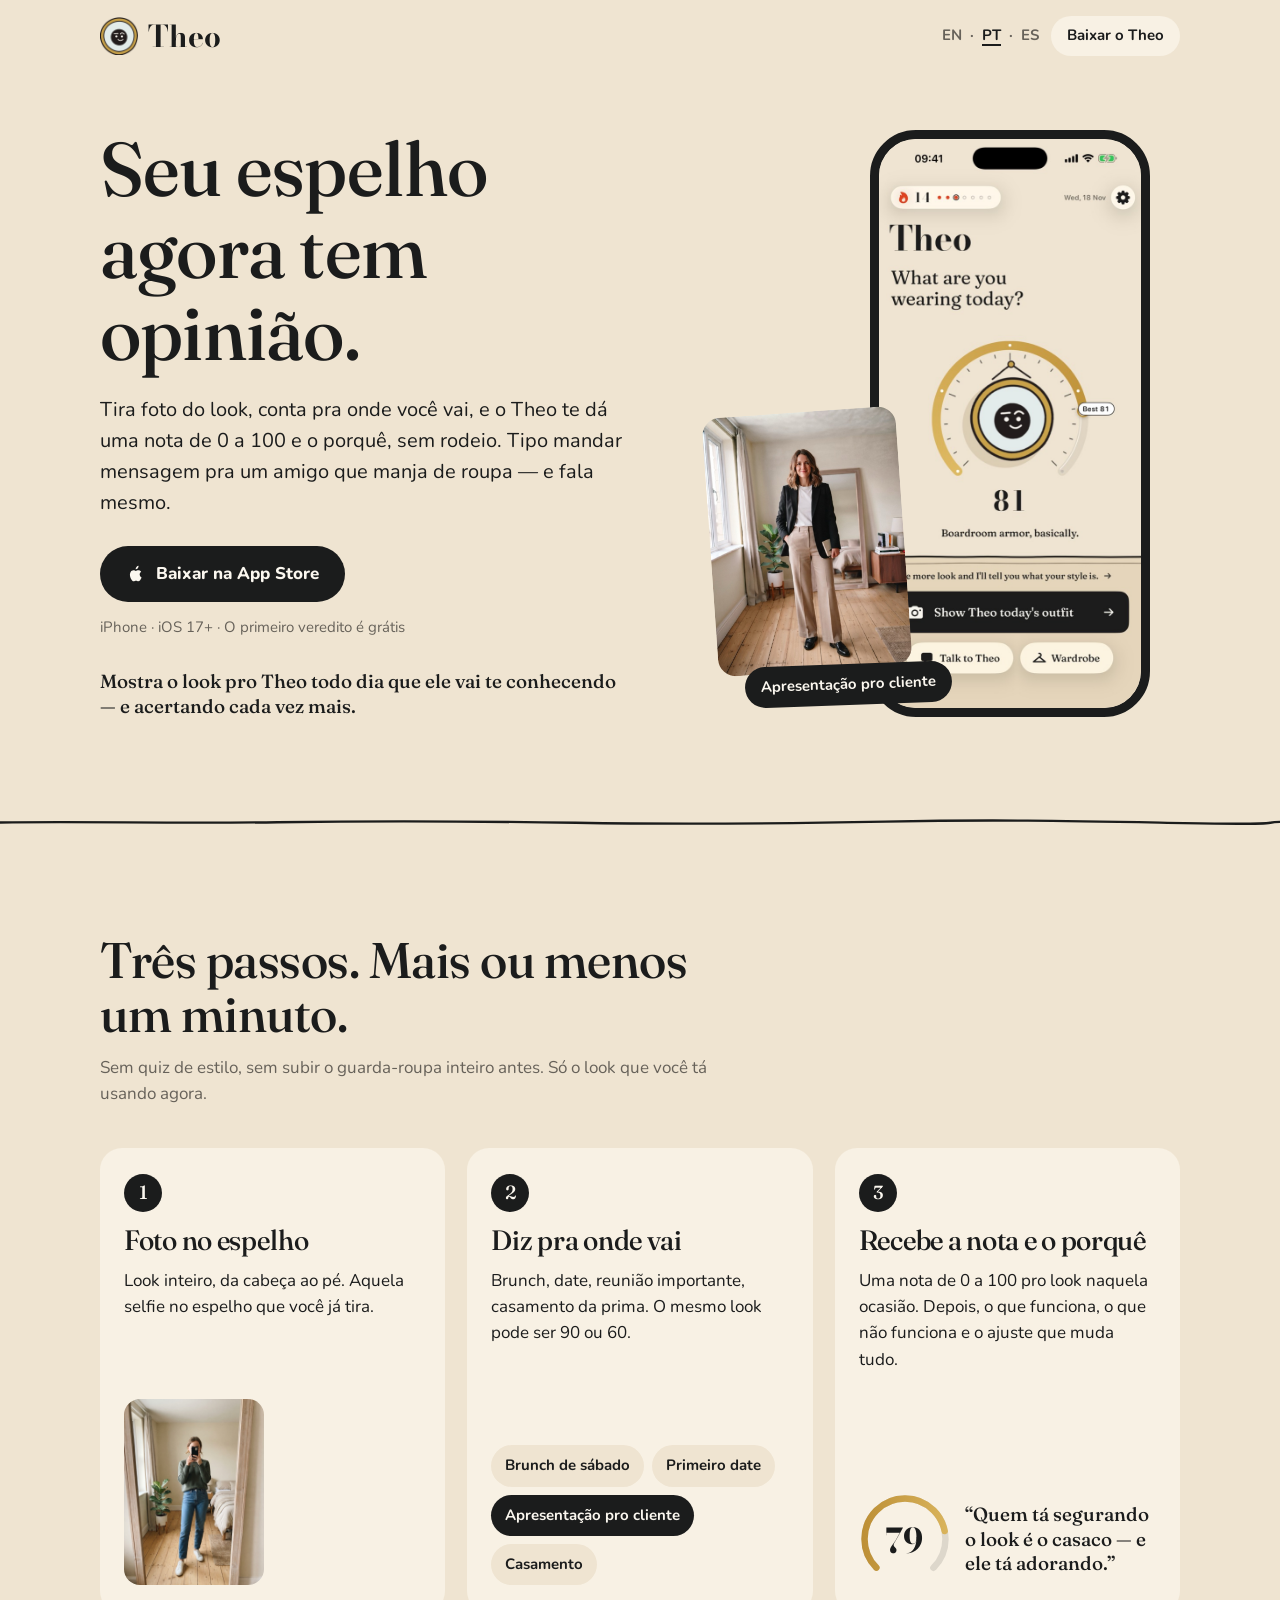
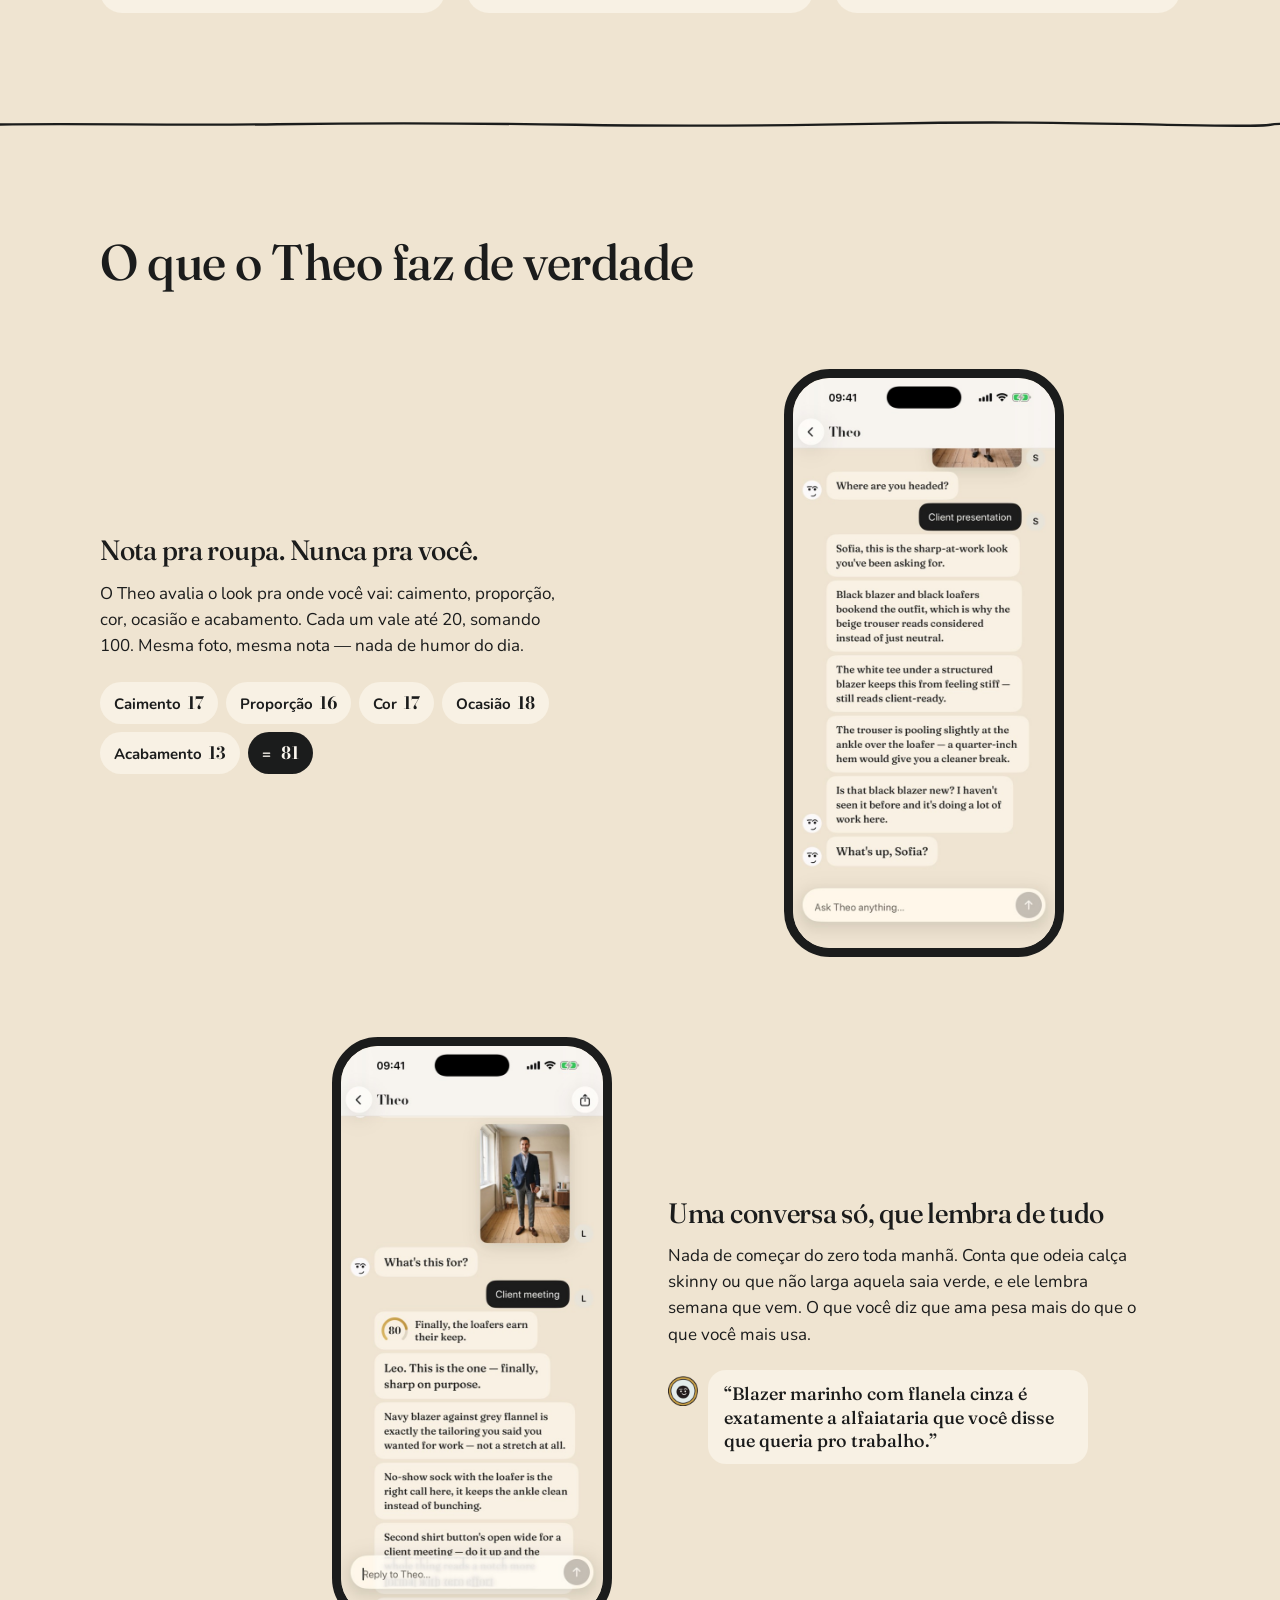
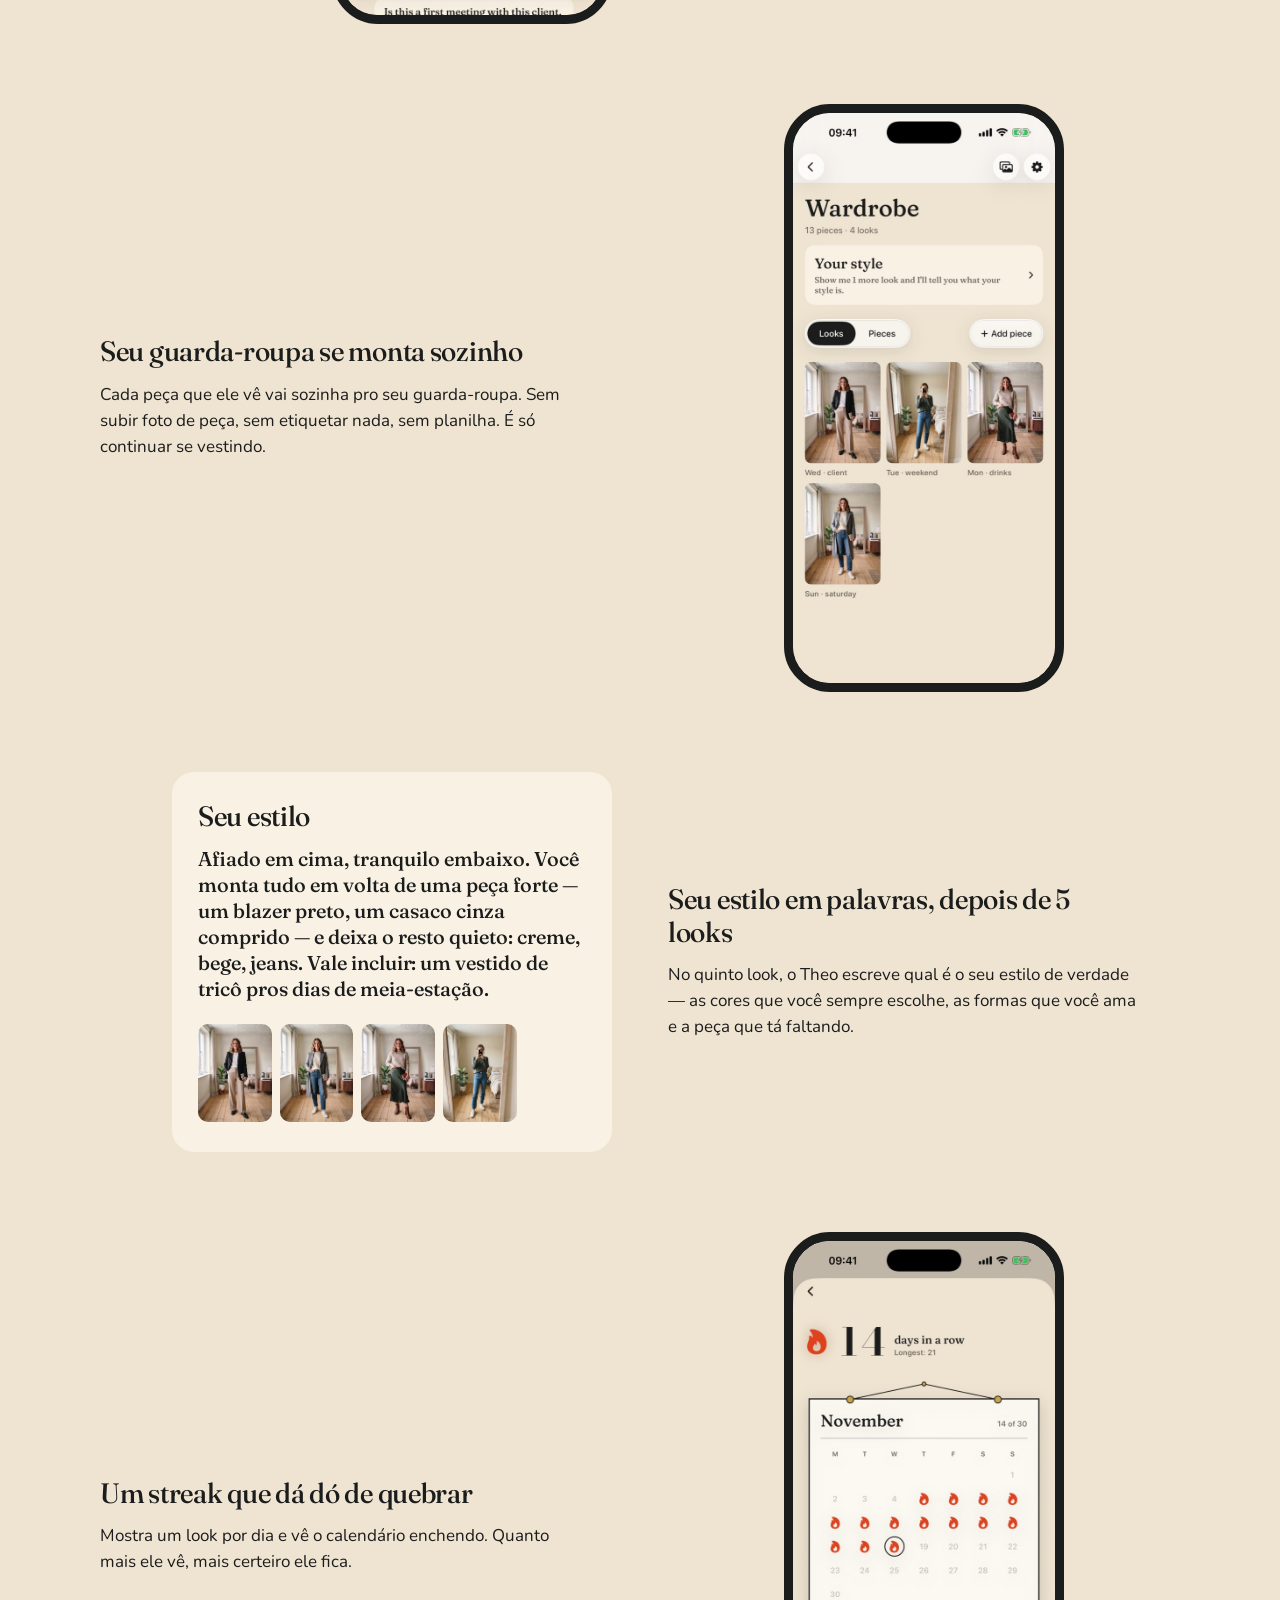
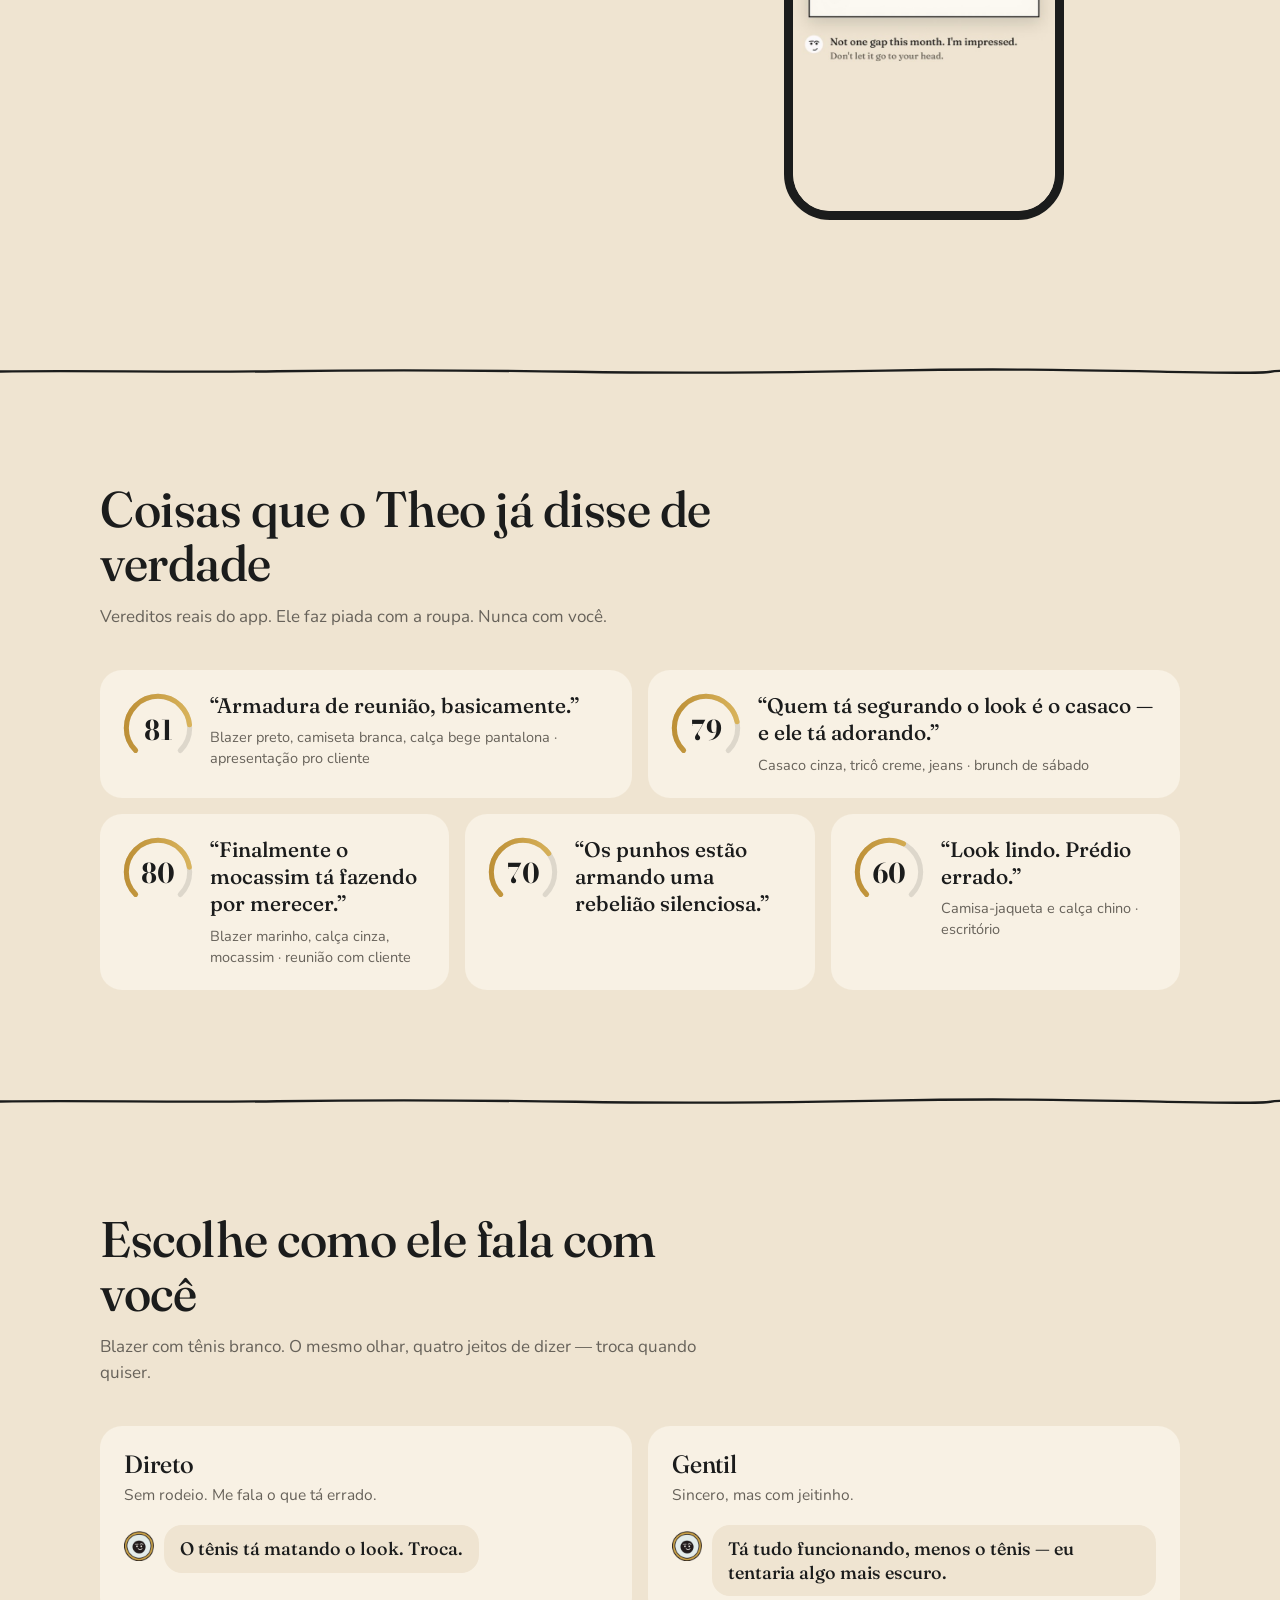
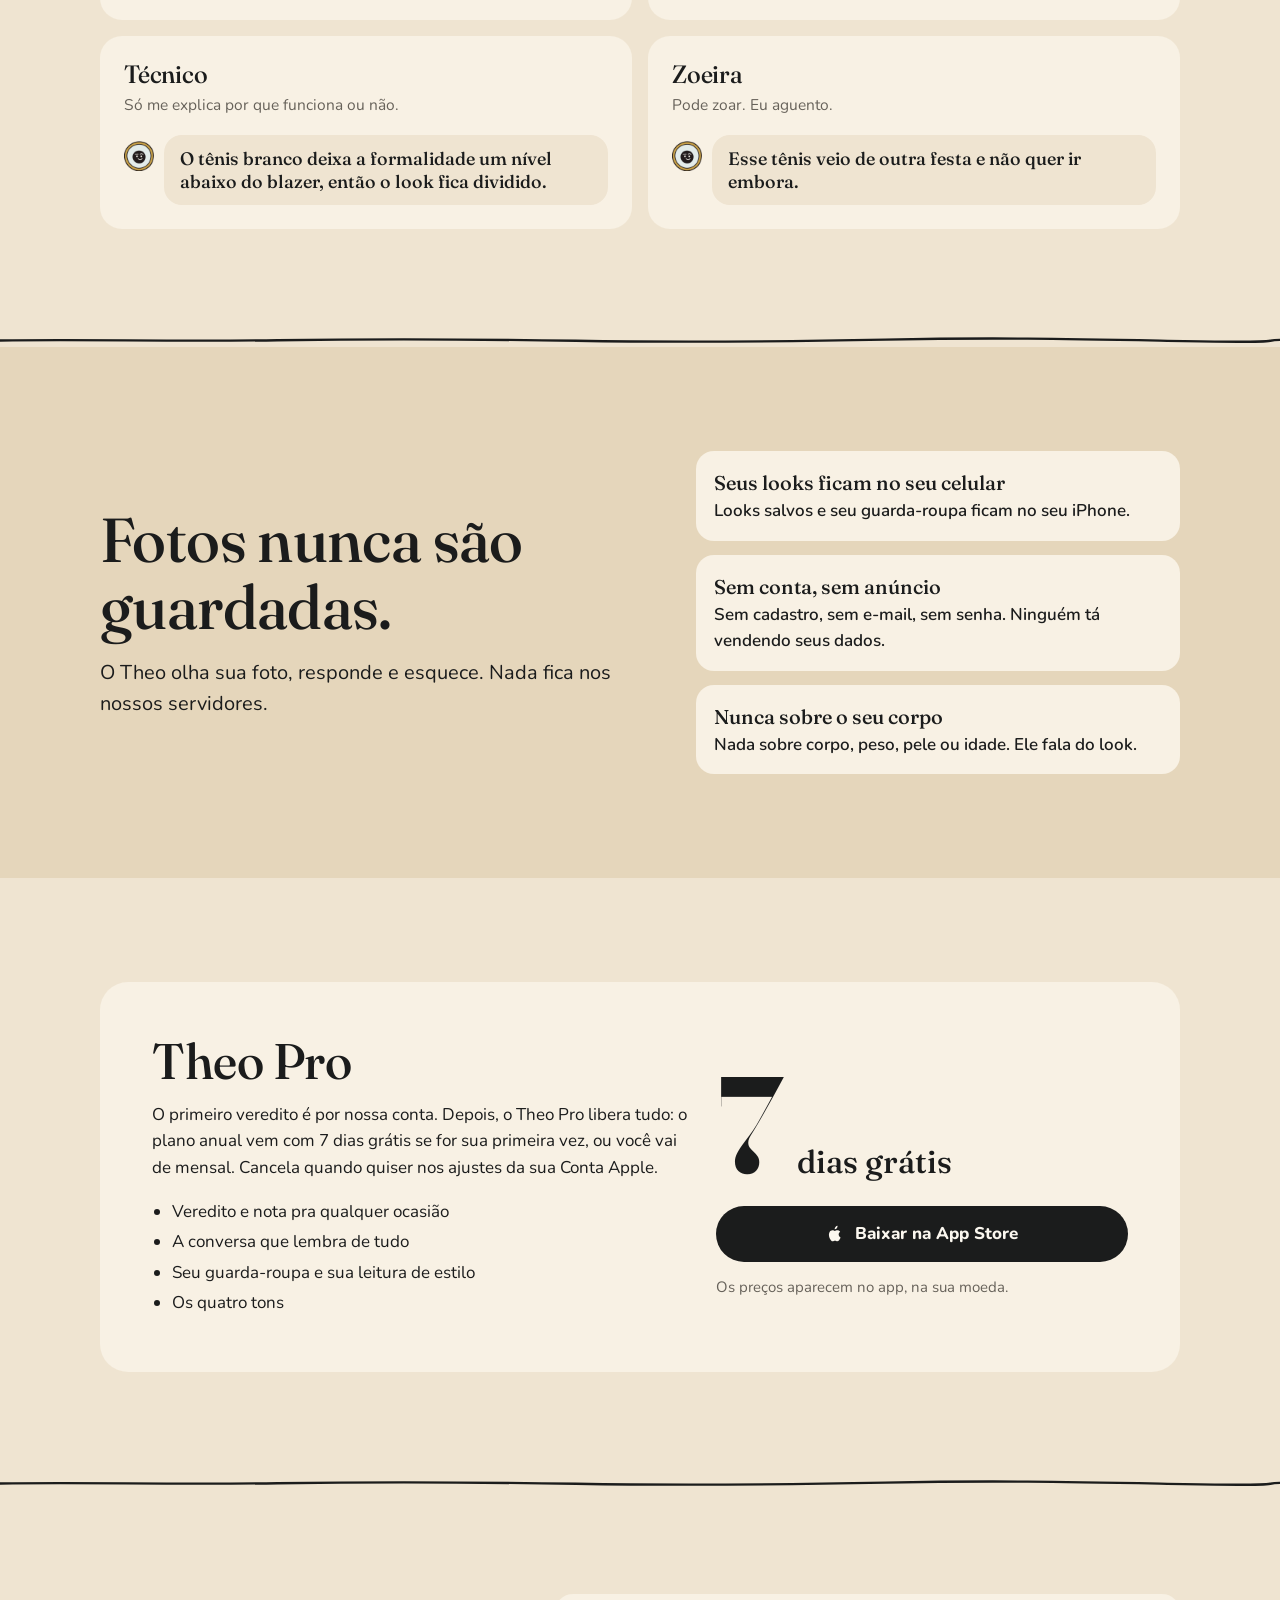
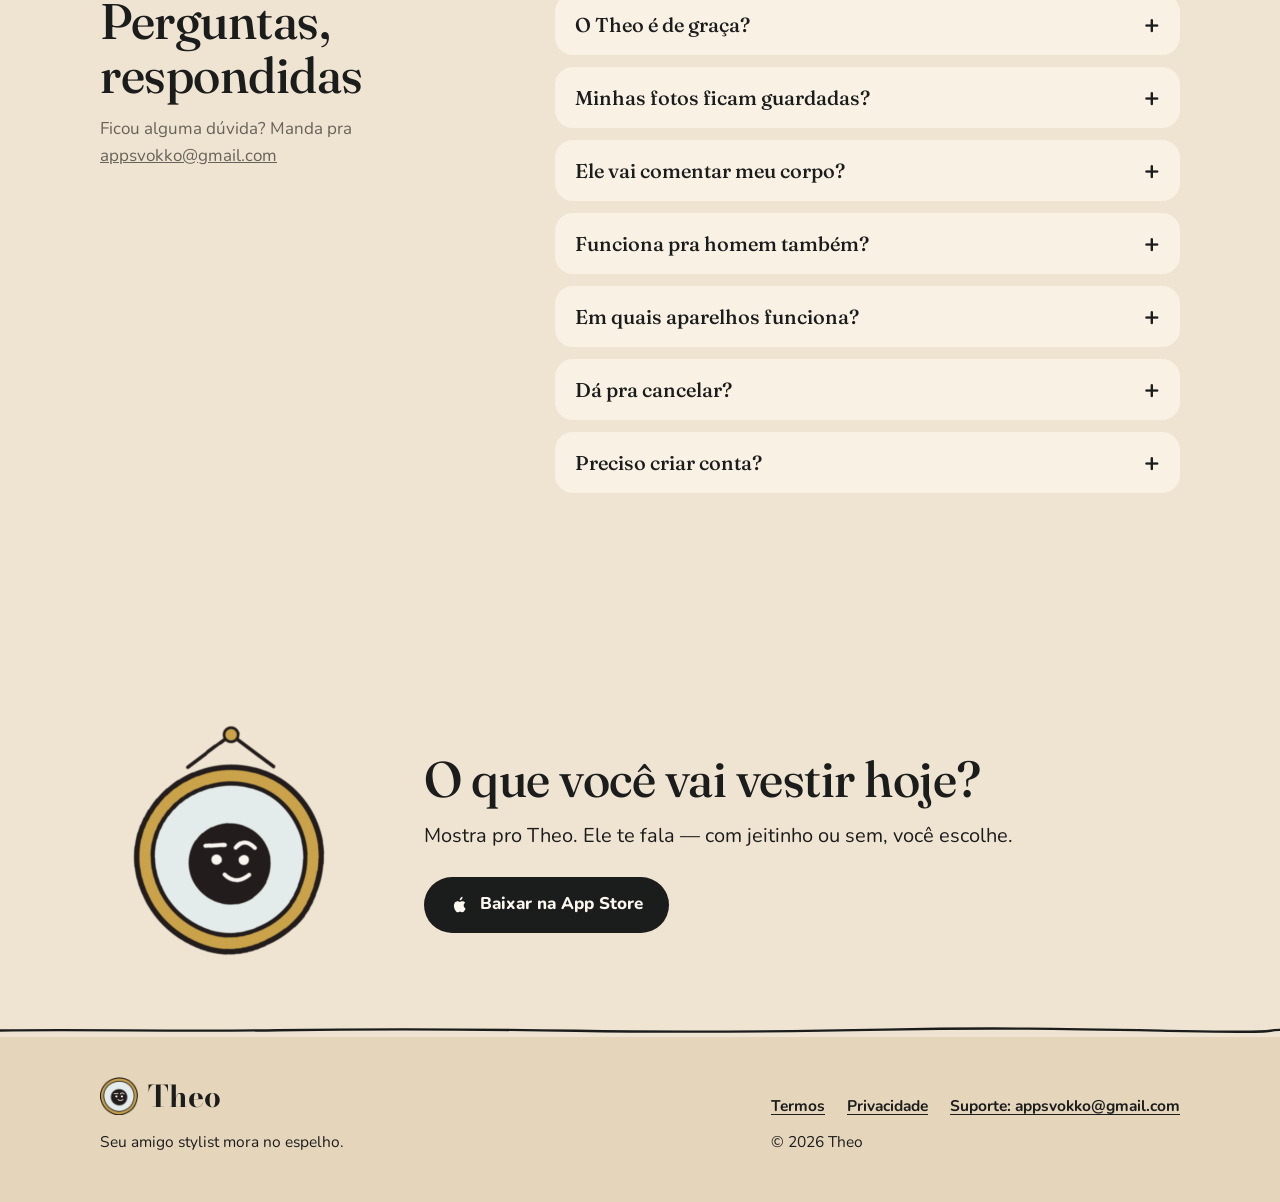
==== pt/index.html @ 152b47f1 "Site: e62d2ea do repositório do app" ====
<!doctype html>
<html lang="pt-BR">
<head>
  <meta charset="utf-8">
  <meta name="viewport" content="width=device-width, initial-scale=1">
  <title>Theo — o amigo stylist que mora no seu espelho</title>
  <meta name="description" content="Mostra o look pro Theo, diz pra onde você vai e recebe uma nota de 0 a 100 com o porquê, sem rodeio. Ele lembra do que você ama. Fotos nunca são guardadas.">
  <meta name="theme-color" content="#EFE4D1">
  <link rel="alternate" hreflang="en" href="https://raphaelbasile13.github.io/theo-site/">
  <link rel="alternate" hreflang="pt-BR" href="https://raphaelbasile13.github.io/theo-site/pt/">
  <link rel="alternate" hreflang="es-ES" href="https://raphaelbasile13.github.io/theo-site/es/">
  <link rel="alternate" hreflang="x-default" href="https://raphaelbasile13.github.io/theo-site/">
  <!-- Open Graph / prévias de link -->
  <meta property="og:type" content="website">
  <meta property="og:site_name" content="Theo">
  <meta property="og:title" content="Theo — o amigo stylist que mora no seu espelho">
  <meta property="og:description" content="Mostra o look pro Theo, diz pra onde você vai e recebe uma nota de 0 a 100 com o porquê, sem rodeio. Ele lembra do que você ama. Fotos nunca são guardadas.">
  <meta property="og:url" content="https://raphaelbasile13.github.io/theo-site/pt/">
  <meta property="og:image" content="https://raphaelbasile13.github.io/theo-site/assets/og.jpg">
  <meta property="og:image:width" content="1200">
  <meta property="og:image:height" content="630">
  <meta property="og:locale" content="pt_BR">
  <meta name="twitter:card" content="summary_large_image">
  <link rel="icon" type="image/png" href="../assets/mirror-theo.png">
  <link rel="apple-touch-icon" href="../assets/apple-touch-icon.png">
  <!-- Fontes: Fraunces (voz do Theo e títulos), Bodoni Moda (só "Theo" e números grandes), Nunito (o resto) -->
  <link rel="preconnect" href="https://fonts.googleapis.com">
  <link rel="preconnect" href="https://fonts.gstatic.com" crossorigin>
  <link rel="stylesheet" href="https://fonts.googleapis.com/css2?family=Bodoni+Moda:opsz,wght@6..96,700&family=Fraunces:opsz,wght@9..144,500&family=Nunito:wght@400;600;700;800&display=swap">
  <link rel="stylesheet" href="../styles.css">
</head>
<body>
  <a class="skip" href="#main">Pular para o conteúdo</a>

  <!-- O degradê dourado do medidor, usado por todos os medidores da página -->
  <svg width="0" height="0" style="position:absolute" aria-hidden="true" focusable="false">
    <defs><linearGradient id="gold" x1="0" y1="0" x2="1" y2="1"><stop offset="0" stop-color="#DEBA62"/><stop offset="1" stop-color="#B8892F"/></linearGradient></defs>
  </svg>

  <header class="site-header">
    <div class="wrap">
      <a class="logo" href="./" aria-label="Theo"><img src="../assets/mirror-theo.png" alt="" width="38" height="38"><span>Theo</span></a>
      <div class="header-right">
        <nav aria-label="Language">
          <ul class="langs">
          <li><a href="../" lang="en" title="English">EN</a></li>
          <li><a href="./" lang="pt-BR" title="Português (Brasil)" aria-current="page">PT</a></li>
          <li><a href="../es/" lang="es-ES" title="Español (España)">ES</a></li>
          </ul>
        </nav>
        <a class="pill header-cta" href="https://apps.apple.com/app/id6820095537">Baixar o Theo</a>
      </div>
    </div>
  </header>

  <main id="main">

    <!-- Hero -->
    <section class="hero">
      <div class="wrap">
        <div>
          <h1>Seu espelho agora tem opinião.</h1>
          <p class="lede">Tira foto do look, conta pra onde você vai, e o Theo te dá uma nota de 0 a 100 e o porquê, sem rodeio. Tipo mandar mensagem pra um amigo que manja de roupa — e fala mesmo.</p>
          <a class="btn" href="https://apps.apple.com/app/id6820095537" aria-label="Baixar o Theo na App Store"><svg viewBox="0 0 24 24" aria-hidden="true"><path d="M16.37 12.6c.02 2.6 2.28 3.47 2.3 3.48-.02.06-.36 1.24-1.19 2.45-.72 1.05-1.46 2.09-2.63 2.11-1.15.02-1.52-.68-2.83-.68-1.32 0-1.73.66-2.82.7-1.13.04-1.99-1.13-2.71-2.18-1.48-2.14-2.6-6.04-1.09-8.68.75-1.31 2.1-2.14 3.56-2.16 1.11-.02 2.16.75 2.83.75.68 0 1.95-.92 3.29-.79.56.02 2.13.23 3.14 1.7-.08.05-1.87 1.1-1.85 3.3zM14.2 4.97c.6-.73 1-1.74.89-2.75-.86.03-1.91.58-2.53 1.3-.55.64-1.04 1.67-.91 2.65.96.07 1.94-.49 2.55-1.2z"/></svg><span>Baixar na App Store</span></a>
          <p class="small-print muted">iPhone · iOS 17+ · O primeiro veredito é grátis</p>
          <p class="promise voice">Mostra o look pro Theo todo dia que ele vai te conhecendo — e acertando cada vez mais.</p>
        </div>
        <div class="stage">
          <div class="phone"><img src="../assets/sofia-home.jpg" alt="Tela inicial do Theo: um medidor dourado em volta do espelho dele marcando 81, “Boardroom armor, basically.”" width="598" height="1300" fetchpriority="high"></div>
          <img class="look" src="../assets/w2.jpg" alt="Uma mulher de blazer preto, camiseta branca e calça bege pantalona, fotografada na frente do espelho" width="612" height="820">
          <span class="occasion">Apresentação pro cliente</span>
        </div>
      </div>
    </section>

    <svg class="skirting" viewBox="0 0 1200 14" preserveAspectRatio="none" aria-hidden="true" focusable="false"><path d="M0 7.5 C 80 6.2, 160 8.6, 260 7.2 S 430 5.9, 540 7.8 S 720 8.9, 830 6.6 S 1010 6.1, 1110 8.1 S 1180 7.4, 1200 6.9"/></svg>

    <!-- Como funciona -->
    <section class="how" aria-labelledby="how-h">
      <div class="wrap">
        <div class="section-head">
          <h2 id="how-h">Três passos. Mais ou menos um minuto.</h2>
          <p class="muted">Sem quiz de estilo, sem subir o guarda-roupa inteiro antes. Só o look que você tá usando agora.</p>
        </div>
        <ol class="steps">
          <li class="step">
            <span class="step-num" aria-hidden="true">1</span>
            <h3>Foto no espelho</h3>
            <p>Look inteiro, da cabeça ao pé. Aquela selfie no espelho que você já tira.</p>
            <div class="step-visual"><img src="../assets/w4.jpg" alt="Uma selfie no espelho: tricô verde, jeans reto e tênis branco" width="612" height="820" loading="lazy"></div>
          </li>
          <li class="step">
            <span class="step-num" aria-hidden="true">2</span>
            <h3>Diz pra onde vai</h3>
            <p>Brunch, date, reunião importante, casamento da prima. O mesmo look pode ser 90 ou 60.</p>
            <div class="step-visual"><div class="chips"><span class="chip">Brunch de sábado</span><span class="chip">Primeiro date</span><span class="chip is-on">Apresentação pro cliente</span><span class="chip">Casamento</span></div></div>
          </li>
          <li class="step">
            <span class="step-num" aria-hidden="true">3</span>
            <h3>Recebe a nota e o porquê</h3>
            <p>Uma nota de 0 a 100 pro look naquela ocasião. Depois, o que funciona, o que não funciona e o ajuste que muda tudo.</p>
            <div class="step-visual"><div class="mini-verdict"><div class="gauge " role="img" aria-label="79/100"><svg viewBox="0 0 100 100" aria-hidden="true"><circle class="track" cx="50" cy="50" r="44"/><circle class="value" cx="50" cy="50" r="44" stroke-dasharray="163.81 276.46"/></svg><b aria-hidden="true">79</b></div><p class="voice">“Quem tá segurando o look é o casaco — e ele tá adorando.”</p></div></div>
          </li>
        </ol>
      </div>
    </section>

    <svg class="skirting" viewBox="0 0 1200 14" preserveAspectRatio="none" aria-hidden="true" focusable="false"><path d="M0 7.5 C 80 6.2, 160 8.6, 260 7.2 S 430 5.9, 540 7.8 S 720 8.9, 830 6.6 S 1010 6.1, 1110 8.1 S 1180 7.4, 1200 6.9"/></svg>

    <!-- O que o Theo faz -->
    <section class="features" aria-labelledby="feat-h">
      <div class="wrap">
        <div class="section-head"><h2 id="feat-h">O que o Theo faz de verdade</h2></div>

        <article class="feature">
          <div class="copy">
            <h3>Nota pra roupa. Nunca pra você.</h3>
            <p>O Theo avalia o look pra onde você vai: caimento, proporção, cor, ocasião e acabamento. Cada um vale até 20, somando 100. Mesma foto, mesma nota — nada de humor do dia.</p>
            <ul class="criteria"><li>Caimento<span>17</span></li><li>Proporção<span>16</span></li><li>Cor<span>17</span></li><li>Ocasião<span>18</span></li><li>Acabamento<span>13</span></li><li class="total">= <span>81</span></li></ul>
          </div>
          <div class="media"><div class="phone"><img src="../assets/sofia-conversation.jpg" alt="Veredito do Theo na conversa, em inglês: ele diz à Sofia que esse é o look afiado de trabalho que ela pedia, com comentários específicos sobre o blazer, a camiseta e a calça" width="598" height="1300" loading="lazy"></div></div>
        </article>

        <article class="feature flip">
          <div class="copy">
            <h3>Uma conversa só, que lembra de tudo</h3>
            <p>Nada de começar do zero toda manhã. Conta que odeia calça skinny ou que não larga aquela saia verde, e ele lembra semana que vem. O que você diz que ama pesa mais do que o que você mais usa.</p>
            <div class="bubble callout"><img src="../assets/mirror-theo.png" alt="" width="30" height="30" loading="lazy"><p class="voice">“Blazer marinho com flanela cinza é exatamente a alfaiataria que você disse que queria pro trabalho.”</p></div>
          </div>
          <div class="media"><div class="phone"><img src="../assets/leo-verdict-photo.jpg" alt="Uma conversa em que o Theo nota que o blazer marinho é exatamente a alfaiataria que a pessoa disse que queria pro trabalho" width="598" height="1300" loading="lazy"></div></div>
        </article>

        <article class="feature">
          <div class="copy">
            <h3>Seu guarda-roupa se monta sozinho</h3>
            <p>Cada peça que ele vê vai sozinha pro seu guarda-roupa. Sem subir foto de peça, sem etiquetar nada, sem planilha. É só continuar se vestindo.</p>
          </div>
          <div class="media"><div class="phone"><img src="../assets/sofia-wardrobe.jpg" alt="A tela de guarda-roupa com quatro looks salvos: cliente, fim de semana, drinks e sábado" width="598" height="1300" loading="lazy"></div></div>
        </article>

        <article class="feature flip">
          <div class="copy">
            <h3>Seu estilo em palavras, depois de 5 looks</h3>
            <p>No quinto look, o Theo escreve qual é o seu estilo de verdade — as cores que você sempre escolhe, as formas que você ama e a peça que tá faltando.</p>
          </div>
          <div class="media">
            <div class="style-read">
              <h3>Seu estilo</h3>
              <p class="voice">Afiado em cima, tranquilo embaixo. Você monta tudo em volta de uma peça forte — um blazer preto, um casaco cinza comprido — e deixa o resto quieto: creme, bege, jeans. Vale incluir: um vestido de tricô pros dias de meia-estação.</p>
              <div class="looks" role="img" aria-label="Quatro dos looks por trás dessa leitura de estilo">
                <img src="../assets/w2.jpg" alt="" width="612" height="820" loading="lazy">
                <img src="../assets/w1.jpg" alt="" width="612" height="820" loading="lazy">
                <img src="../assets/w3.jpg" alt="" width="612" height="820" loading="lazy">
                <img src="../assets/w4.jpg" alt="" width="612" height="820" loading="lazy">
              </div>
            </div>
          </div>
        </article>

        <article class="feature">
          <div class="copy">
            <h3>Um streak que dá dó de quebrar</h3>
            <p>Mostra um look por dia e vê o calendário enchendo. Quanto mais ele vê, mais certeiro ele fica.</p>
          </div>
          <div class="media"><div class="phone"><img src="../assets/sofia-streak.jpg" alt="A tela do streak: 14 dias seguidos num calendário de papel de novembro" width="598" height="1300" loading="lazy"></div></div>
        </article>
      </div>
    </section>

    <svg class="skirting" viewBox="0 0 1200 14" preserveAspectRatio="none" aria-hidden="true" focusable="false"><path d="M0 7.5 C 80 6.2, 160 8.6, 260 7.2 S 430 5.9, 540 7.8 S 720 8.9, 830 6.6 S 1010 6.1, 1110 8.1 S 1180 7.4, 1200 6.9"/></svg>

    <!-- Frases reais do app -->
    <section class="said" aria-labelledby="said-h">
      <div class="wrap">
        <div class="section-head">
          <h2 id="said-h">Coisas que o Theo já disse de verdade</h2>
          <p class="muted">Vereditos reais do app. Ele faz piada com a roupa. Nunca com você.</p>
        </div>
        <ul class="quotes">
        <li class="quote">
          <div class="gauge sm" role="img" aria-label="81/100"><svg viewBox="0 0 100 100" aria-hidden="true"><circle class="track" cx="50" cy="50" r="44"/><circle class="value" cx="50" cy="50" r="44" stroke-dasharray="167.95 276.46"/></svg><b aria-hidden="true">81</b></div>
          <div><p class="voice">“Armadura de reunião, basicamente.”</p><small>Blazer preto, camiseta branca, calça bege pantalona · apresentação pro cliente</small></div>
        </li>
        <li class="quote">
          <div class="gauge sm" role="img" aria-label="79/100"><svg viewBox="0 0 100 100" aria-hidden="true"><circle class="track" cx="50" cy="50" r="44"/><circle class="value" cx="50" cy="50" r="44" stroke-dasharray="163.81 276.46"/></svg><b aria-hidden="true">79</b></div>
          <div><p class="voice">“Quem tá segurando o look é o casaco — e ele tá adorando.”</p><small>Casaco cinza, tricô creme, jeans · brunch de sábado</small></div>
        </li>
        <li class="quote">
          <div class="gauge sm" role="img" aria-label="80/100"><svg viewBox="0 0 100 100" aria-hidden="true"><circle class="track" cx="50" cy="50" r="44"/><circle class="value" cx="50" cy="50" r="44" stroke-dasharray="165.88 276.46"/></svg><b aria-hidden="true">80</b></div>
          <div><p class="voice">“Finalmente o mocassim tá fazendo por merecer.”</p><small>Blazer marinho, calça cinza, mocassim · reunião com cliente</small></div>
        </li>
        <li class="quote">
          <div class="gauge sm" role="img" aria-label="70/100"><svg viewBox="0 0 100 100" aria-hidden="true"><circle class="track" cx="50" cy="50" r="44"/><circle class="value" cx="50" cy="50" r="44" stroke-dasharray="145.15 276.46"/></svg><b aria-hidden="true">70</b></div>
          <div><p class="voice">“Os punhos estão armando uma rebelião silenciosa.”</p></div>
        </li>
        <li class="quote">
          <div class="gauge sm" role="img" aria-label="60/100"><svg viewBox="0 0 100 100" aria-hidden="true"><circle class="track" cx="50" cy="50" r="44"/><circle class="value" cx="50" cy="50" r="44" stroke-dasharray="124.41 276.46"/></svg><b aria-hidden="true">60</b></div>
          <div><p class="voice">“Look lindo. Prédio errado.”</p><small>Camisa-jaqueta e calça chino · escritório</small></div>
        </li>
        </ul>
      </div>
    </section>

    <svg class="skirting" viewBox="0 0 1200 14" preserveAspectRatio="none" aria-hidden="true" focusable="false"><path d="M0 7.5 C 80 6.2, 160 8.6, 260 7.2 S 430 5.9, 540 7.8 S 720 8.9, 830 6.6 S 1010 6.1, 1110 8.1 S 1180 7.4, 1200 6.9"/></svg>

    <!-- Tons -->
    <section class="tones-section" aria-labelledby="tones-h">
      <div class="wrap">
        <div class="section-head">
          <h2 id="tones-h">Escolhe como ele fala com você</h2>
          <p class="muted">Blazer com tênis branco. O mesmo olhar, quatro jeitos de dizer — troca quando quiser.</p>
        </div>
        <ul class="tones">
        <li class="tone">
          <h3>Direto</h3>
          <p class="muted">Sem rodeio. Me fala o que tá errado.</p>
          <div class="bubble"><img src="../assets/mirror-theo.png" alt="" width="34" height="34" loading="lazy"><p class="voice">O tênis tá matando o look. Troca.</p></div>
        </li>
        <li class="tone">
          <h3>Gentil</h3>
          <p class="muted">Sincero, mas com jeitinho.</p>
          <div class="bubble"><img src="../assets/mirror-theo.png" alt="" width="34" height="34" loading="lazy"><p class="voice">Tá tudo funcionando, menos o tênis — eu tentaria algo mais escuro.</p></div>
        </li>
        <li class="tone">
          <h3>Técnico</h3>
          <p class="muted">Só me explica por que funciona ou não.</p>
          <div class="bubble"><img src="../assets/mirror-theo.png" alt="" width="34" height="34" loading="lazy"><p class="voice">O tênis branco deixa a formalidade um nível abaixo do blazer, então o look fica dividido.</p></div>
        </li>
        <li class="tone">
          <h3>Zoeira</h3>
          <p class="muted">Pode zoar. Eu aguento.</p>
          <div class="bubble"><img src="../assets/mirror-theo.png" alt="" width="34" height="34" loading="lazy"><p class="voice">Esse tênis veio de outra festa e não quer ir embora.</p></div>
        </li>
        </ul>
      </div>
    </section>

    <svg class="skirting" viewBox="0 0 1200 14" preserveAspectRatio="none" aria-hidden="true" focusable="false"><path d="M0 7.5 C 80 6.2, 160 8.6, 260 7.2 S 430 5.9, 540 7.8 S 720 8.9, 830 6.6 S 1010 6.1, 1110 8.1 S 1180 7.4, 1200 6.9"/></svg>

    <!-- Privacidade (na faixa de baixo) -->
    <section class="privacy band" aria-labelledby="privacy-h">
      <div class="wrap">
        <div>
          <h2 id="privacy-h" class="never-stored">Fotos nunca são guardadas.</h2>
          <p class="lede" style="margin-top:16px">O Theo olha sua foto, responde e esquece. Nada fica nos nossos servidores.</p>
        </div>
        <ul class="facts">
          <li><strong>Seus looks ficam no seu celular</strong>Looks salvos e seu guarda-roupa ficam no seu iPhone.</li>
          <li><strong>Sem conta, sem anúncio</strong>Sem cadastro, sem e-mail, sem senha. Ninguém tá vendendo seus dados.</li>
          <li><strong>Nunca sobre o seu corpo</strong>Nada sobre corpo, peso, pele ou idade. Ele fala do look.</li>
        </ul>
      </div>
    </section>

    <!-- Assinatura (sem preços: o preço só vem da loja) -->
    <section class="pricing" aria-labelledby="pro-h">
      <div class="wrap">
        <div class="pro">
          <div>
            <h2 id="pro-h">Theo Pro</h2>
            <p>O primeiro veredito é por nossa conta. Depois, o Theo Pro libera tudo: o plano anual vem com 7 dias grátis se for sua primeira vez, ou você vai de mensal. Cancela quando quiser nos ajustes da sua Conta Apple.</p>
            <ul><li>Veredito e nota pra qualquer ocasião</li><li>A conversa que lembra de tudo</li><li>Seu guarda-roupa e sua leitura de estilo</li><li>Os quatro tons</li></ul>
          </div>
          <div>
            <p class="big-seven"><b>7</b><span>dias grátis</span></p>
            <div style="margin-top:22px"><a class="btn" href="https://apps.apple.com/app/id6820095537" aria-label="Baixar o Theo na App Store"><svg viewBox="0 0 24 24" aria-hidden="true"><path d="M16.37 12.6c.02 2.6 2.28 3.47 2.3 3.48-.02.06-.36 1.24-1.19 2.45-.72 1.05-1.46 2.09-2.63 2.11-1.15.02-1.52-.68-2.83-.68-1.32 0-1.73.66-2.82.7-1.13.04-1.99-1.13-2.71-2.18-1.48-2.14-2.6-6.04-1.09-8.68.75-1.31 2.1-2.14 3.56-2.16 1.11-.02 2.16.75 2.83.75.68 0 1.95-.92 3.29-.79.56.02 2.13.23 3.14 1.7-.08.05-1.87 1.1-1.85 3.3zM14.2 4.97c.6-.73 1-1.74.89-2.75-.86.03-1.91.58-2.53 1.3-.55.64-1.04 1.67-.91 2.65.96.07 1.94-.49 2.55-1.2z"/></svg><span>Baixar na App Store</span></a></div>
            <p class="small-print muted">Os preços aparecem no app, na sua moeda.</p>
          </div>
        </div>
      </div>
    </section>

    <svg class="skirting" viewBox="0 0 1200 14" preserveAspectRatio="none" aria-hidden="true" focusable="false"><path d="M0 7.5 C 80 6.2, 160 8.6, 260 7.2 S 430 5.9, 540 7.8 S 720 8.9, 830 6.6 S 1010 6.1, 1110 8.1 S 1180 7.4, 1200 6.9"/></svg>

    <!-- Perguntas frequentes -->
    <section class="faq" aria-labelledby="faq-h">
      <div class="wrap">
        <div>
          <h2 id="faq-h">Perguntas, respondidas</h2>
          <p class="muted" style="margin-top:14px">Ficou alguma dúvida? Manda pra <a href="mailto:appsvokko@gmail.com">appsvokko@gmail.com</a></p>
        </div>
        <div class="faq-list">
          <details>
            <summary>O Theo é de graça?</summary>
            <p>O primeiro veredito é grátis. Depois, é o Theo Pro: anual, com 7 dias grátis se for sua primeira vez, ou mensal. Você vê o preço certinho no app antes de pagar qualquer coisa.</p>
          </details>
          <details>
            <summary>Minhas fotos ficam guardadas?</summary>
            <p>Não. Sua foto vai pro Theo ler e nunca fica guardada nos nossos servidores. Os looks que você salva ficam no seu celular.</p>
          </details>
          <details>
            <summary>Ele vai comentar meu corpo?</summary>
            <p>Nunca. Nada de corpo, peso, pele ou idade. Ele fala do look: a roupa, como as peças conversam e se combinam com a ocasião. Rosto e cabelo só entram como parte do styling.</p>
          </details>
          <details>
            <summary>Funciona pra homem também?</summary>
            <p>Funciona. O Theo veste qualquer pessoa — terno, tênis e aquela camisa-jaqueta que sempre aparece no escritório.</p>
          </details>
          <details>
            <summary>Em quais aparelhos funciona?</summary>
            <p>iPhone, com iOS 17 ou mais novo. O Theo é pra quem tem 16 anos ou mais.</p>
          </details>
          <details>
            <summary>Dá pra cancelar?</summary>
            <p>Quando quiser, nas assinaturas da sua Conta Apple. Cancela pelo menos um dia antes da semana grátis acabar e você não paga nada.</p>
          </details>
          <details>
            <summary>Preciso criar conta?</summary>
            <p>Não. Sem cadastro, sem e-mail, sem senha. Abre o app e mostra o look.</p>
          </details>
        </div>
      </div>
    </section>

    <!-- Chamada final -->
    <section class="final" aria-labelledby="final-h">
      <div class="wrap">
        <img class="mirror" src="../assets/mirror-hanging.png" alt="Theo: um rosto sorrindo dentro de um espelho redondo dourado" width="480" height="520" loading="lazy">
        <div>
          <h2 id="final-h">O que você vai vestir hoje?</h2>
          <p class="lede">Mostra pro Theo. Ele te fala — com jeitinho ou sem, você escolhe.</p>
          <a class="btn" href="https://apps.apple.com/app/id6820095537" aria-label="Baixar o Theo na App Store"><svg viewBox="0 0 24 24" aria-hidden="true"><path d="M16.37 12.6c.02 2.6 2.28 3.47 2.3 3.48-.02.06-.36 1.24-1.19 2.45-.72 1.05-1.46 2.09-2.63 2.11-1.15.02-1.52-.68-2.83-.68-1.32 0-1.73.66-2.82.7-1.13.04-1.99-1.13-2.71-2.18-1.48-2.14-2.6-6.04-1.09-8.68.75-1.31 2.1-2.14 3.56-2.16 1.11-.02 2.16.75 2.83.75.68 0 1.95-.92 3.29-.79.56.02 2.13.23 3.14 1.7-.08.05-1.87 1.1-1.85 3.3zM14.2 4.97c.6-.73 1-1.74.89-2.75-.86.03-1.91.58-2.53 1.3-.55.64-1.04 1.67-.91 2.65.96.07 1.94-.49 2.55-1.2z"/></svg><span>Baixar na App Store</span></a>
        </div>
      </div>
    </section>

  </main>

  <svg class="skirting" viewBox="0 0 1200 14" preserveAspectRatio="none" aria-hidden="true" focusable="false"><path d="M0 7.5 C 80 6.2, 160 8.6, 260 7.2 S 430 5.9, 540 7.8 S 720 8.9, 830 6.6 S 1010 6.1, 1110 8.1 S 1180 7.4, 1200 6.9"/></svg>
  <footer class="site-footer band">
    <div class="wrap">
      <div>
        <a class="logo" href="./" aria-label="Theo"><img src="../assets/mirror-theo.png" alt="" width="38" height="38"><span>Theo</span></a>
        <p class="tagline">Seu amigo stylist mora no espelho.</p>
      </div>
      <div>
        <nav aria-label="Footer">
          <ul>
            <li><a href="https://no-filter-api.aistylist.workers.dev/pt/terms">Termos</a></li>
            <li><a href="https://no-filter-api.aistylist.workers.dev/pt/privacy">Privacidade</a></li>
            <li><a href="mailto:appsvokko@gmail.com">Suporte: appsvokko@gmail.com</a></li>
          </ul>
        </nav>
        <p style="margin-top:12px">© 2026 Theo</p>
      </div>
    </div>
  </footer>
</body>
</html>
---- styles.css ----
/* Theo — landing page
   Um só arquivo de estilo para as três línguas (EN, PT, ES).
   Sistema visual do app: a parede do quarto (#EFE4D1), a faixa de baixo
   (#E5D6BB), superfícies chapadas (#F8F1E4), tinta, um só cinza e o dourado
   do espelho. Vermelho não aparece aqui: no Theo ele só quer dizer
   "streak cumprido hoje". */

:root {
  color-scheme: light;
  --wall: #EFE4D1;      /* a parede: fundo de quase tudo */
  --band: #E5D6BB;      /* a faixa abaixo do rodameio */
  --surface: #F8F1E4;   /* cartões e balões: chapados, sem borda, sem sombra */
  --ink: #1B1C1C;
  --ink-soft: #67625A;  /* o único cinza: só na parede e nas superfícies claras */
  --gold-1: #DEBA62;
  --gold-2: #B8892F;
  --paper: #FBF7EF;     /* texto claro dentro do botão de tinta */

  --serif: "Fraunces", Georgia, "Times New Roman", serif;
  --didone: "Bodoni Moda", "Didot", "Bodoni 72", Georgia, serif;
  --sans: "Nunito", ui-rounded, "SF Pro Rounded", system-ui, -apple-system, "Segoe UI", sans-serif;

  --gutter: 20px;
  --max: 1120px;
  --radius: 22px;
}

*, *::before, *::after { box-sizing: border-box; }

html { -webkit-text-size-adjust: 100%; scroll-behavior: smooth; }

body {
  margin: 0;
  background: var(--wall);
  color: var(--ink);
  font-family: var(--sans);
  font-size: 17px;
  line-height: 1.55;
  overflow-x: hidden;
}

img { max-width: 100%; height: auto; display: block; }

a { color: inherit; }

:focus-visible {
  outline: 3px solid var(--ink);
  outline-offset: 3px;
  border-radius: 8px;
}

.skip {
  position: absolute; left: -9999px; top: 8px;
  background: var(--ink); color: var(--paper);
  padding: 10px 16px; border-radius: 999px; z-index: 10;
}
.skip:focus { left: 12px; }

.wrap {
  width: 100%;
  max-width: var(--max);
  margin: 0 auto;
  padding: 0 var(--gutter);
}

/* ---------- Tipografia ---------- */

h1, h2, h3 {
  font-family: var(--serif);
  font-weight: 500;
  font-variation-settings: "opsz" 72;
  line-height: 1.08;
  letter-spacing: -0.01em;
  margin: 0;
}
h1 { font-size: clamp(42px, 10.5vw, 76px); }
h2 { font-size: clamp(32px, 7vw, 50px); }
h3 { font-size: clamp(23px, 4.6vw, 28px); line-height: 1.15; }

p { margin: 0; }

.lede { font-size: clamp(18px, 2.4vw, 20px); max-width: 34em; }
.muted { color: var(--ink-soft); }

/* A voz do Theo é sempre Fraunces */
.voice {
  font-family: var(--serif);
  font-weight: 500;
  font-variation-settings: "opsz" 24;
  line-height: 1.3;
}

/* O nome "Theo" e os números grandes: Bodoni Moda */
.didone { font-family: var(--didone); font-weight: 700; }

/* ---------- Botões ---------- */

/* O único botão principal: tinta cheia, texto claro */
.btn {
  display: inline-flex; align-items: center; gap: 10px;
  min-height: 56px;
  padding: 0 26px;
  border-radius: 999px;
  background: var(--ink);
  color: var(--paper);
  font-family: var(--sans);
  font-weight: 800;
  font-size: 17px;
  text-decoration: none;
  transition: transform .15s ease;
}
.btn:hover { transform: translateY(-1px); }
.btn:active { transform: translateY(1px); }
.btn svg { width: 20px; height: 20px; flex: none; fill: currentColor; }

/* Secundário: pílula suave */
.pill {
  display: inline-flex; align-items: center; gap: 8px;
  min-height: 40px;
  padding: 0 16px;
  border-radius: 999px;
  background: var(--surface);
  color: var(--ink);
  font-weight: 700;
  font-size: 15px;
  text-decoration: none;
}

.small-print { font-size: 15px; margin-top: 14px; }

/* ---------- Cabeçalho ---------- */

.site-header { padding: 16px 0; }
.site-header .wrap {
  display: flex; align-items: center; justify-content: space-between; gap: 12px;
}
.logo {
  display: inline-flex; align-items: center; gap: 10px;
  text-decoration: none;
}
.logo img { width: 38px; height: 38px; }
.logo span { font-family: var(--didone); font-weight: 700; font-size: 30px; line-height: 1; }

.header-right { display: flex; align-items: center; gap: 10px; }

.langs {
  display: flex; align-items: center;
  font-weight: 700; font-size: 15px;
  list-style: none; margin: 0; padding: 0;
}
.langs li + li::before { content: "·"; padding: 0 6px; color: var(--ink-soft); }
.langs a {
  text-decoration: none; padding: 6px 2px;
  color: var(--ink-soft);
}
.langs a[aria-current="page"] { color: var(--ink); text-decoration: underline; text-underline-offset: 4px; text-decoration-thickness: 2px; }
.langs a:hover { color: var(--ink); }

.header-cta { display: none; }
@media (min-width: 640px) { .header-cta { display: inline-flex; } }

/* ---------- O rodameio: linha de tinta à mão ---------- */

.skirting { display: block; width: 100%; height: 14px; color: var(--ink); }
.skirting path { fill: none; stroke: currentColor; stroke-width: 2.4; stroke-linecap: round; vector-effect: non-scaling-stroke; }

/* ---------- Seções ---------- */

section { padding: 72px 0; }
@media (min-width: 900px) { section { padding: 104px 0; } }

.section-head { max-width: 640px; margin-bottom: 40px; }
.section-head p { margin-top: 14px; }

/* A faixa de baixo: aqui o cinza não passa, então tudo é tinta */
.band { background: var(--band); --ink-soft: var(--ink); }

/* ---------- Hero ---------- */

.hero { padding: 28px 0 64px; }
.hero .wrap { display: grid; gap: 44px; align-items: center; }
@media (min-width: 900px) {
  .hero { padding: 56px 0 96px; }
  .hero .wrap { grid-template-columns: 1.05fr 1fr; gap: 56px; }
}
.hero h1 { margin-bottom: 20px; }
.hero .lede { margin-bottom: 28px; }
.hero .promise { margin-top: 30px; max-width: 30em; font-size: 19px; }

/* Palco do hero: celular + foto do look + pílula da ocasião */
.stage {
  position: relative;
  width: min(100%, 440px);
  margin: 0 auto;
  padding: 0 0 0 64px;
}
.stage .phone { margin-left: auto; }
.stage .look {
  position: absolute;
  left: 0; bottom: 46px;
  width: 44%;
  border-radius: 18px;
  transform: rotate(-4deg);
}
.stage .occasion {
  position: absolute;
  left: 8%; bottom: 12px;
  background: var(--ink); color: var(--paper);
  border-radius: 999px;
  padding: 9px 16px;
  font-weight: 700; font-size: 15px;
  transform: rotate(-2deg);
}

/* ---------- Celular ---------- */

/* Moldura de tinta em volta da captura. A altura vem da própria imagem
   (width/height no HTML reservam o espaço), então a captura aparece sempre
   a partir do topo e a moldura nunca estica além dela. */
.phone {
  flex: none;
  align-self: center;
  width: clamp(220px, 62vw, 280px);
  border: 9px solid var(--ink);
  border-radius: 46px;
  overflow: hidden;
  background: var(--wall);
}
.phone img { width: 100%; height: auto; border-radius: 37px; }

/* ---------- Como funciona ---------- */

.steps {
  display: grid; gap: 22px;
  list-style: none; margin: 0; padding: 0;
}
@media (min-width: 900px) { .steps { grid-template-columns: repeat(3, 1fr); } }

.step {
  background: var(--surface);
  border-radius: var(--radius);
  padding: 26px 24px 28px;
  display: flex; flex-direction: column; gap: 12px;
}
.step-num {
  width: 38px; height: 38px; border-radius: 50%;
  background: var(--ink); color: var(--paper);
  display: grid; place-items: center;
  font-family: var(--serif); font-weight: 500; font-size: 19px;
}
/* Os três passos terminam com um visual da mesma altura, alinhado embaixo */
.step-visual { margin-top: auto; padding-top: 14px; display: flex; align-items: flex-end; }
/* No desktop, os três cartões lado a lado: visual com a mesma altura */
@media (min-width: 900px) { .step-visual { height: 200px; } }
.step-visual img { flex: none; width: 140px; height: 186px; object-fit: cover; border-radius: 16px; }

.chips { display: flex; flex-wrap: wrap; gap: 8px; }
.chip {
  padding: 9px 14px; border-radius: 999px;
  background: var(--wall); font-weight: 700; font-size: 15px;
}
.chip.is-on { background: var(--ink); color: var(--paper); }

.mini-verdict { display: flex; align-items: center; gap: 14px; }
.mini-verdict .voice { font-size: 19px; }

/* ---------- Medidor dourado (270°) ---------- */

.gauge { position: relative; width: 92px; height: 92px; flex: none; }
.gauge svg { width: 100%; height: 100%; transform: rotate(135deg); }
.gauge circle { fill: none; stroke-width: 7; stroke-linecap: round; }
.gauge .track { stroke: rgba(27, 28, 28, .12); stroke-dasharray: 207.35 276.46; }
.gauge .value { stroke: url(#gold); }
.gauge b {
  position: absolute; inset: 0;
  display: grid; place-items: center;
  font-family: var(--didone); font-weight: 700;
  font-size: 34px; line-height: 1;
  padding-top: 4px;
}
.gauge.sm { width: 72px; height: 72px; }
.gauge.sm b { font-size: 27px; }

/* ---------- O que o Theo faz ---------- */

/* Cada linha: texto e celular lado a lado, centrados na vertical */
.feature {
  display: grid; gap: 28px; align-items: center;
  padding: 28px 0;
}
.feature .copy { max-width: 470px; }
.feature .copy > p { margin-top: 14px; }
.feature .media { display: flex; justify-content: center; align-items: center; }
@media (min-width: 900px) {
  .feature { grid-template-columns: 1fr 1fr; gap: 56px; padding: 40px 0; }
  .feature.flip .media { order: -1; justify-content: flex-end; }
}

/* A frase que prova a memória, na coluna do texto */
.callout { margin-top: 22px; max-width: 420px; }
.callout p { font-size: 18px; }

.criteria {
  display: flex; flex-wrap: wrap; gap: 8px;
  margin-top: 22px; padding: 0; list-style: none;
}
.criteria li {
  background: var(--surface);
  border-radius: 999px;
  padding: 8px 14px;
  font-weight: 700; font-size: 15px;
}
.criteria li span { font-family: var(--didone); margin-left: 6px; font-size: 17px; }
.criteria li.total { background: var(--ink); color: var(--paper); }

/* Balão dele: chapado, com o espelho como avatar */
.bubble {
  display: flex; gap: 10px; align-items: flex-start;
}
.bubble img { width: 30px; height: 30px; flex: none; margin-top: 6px; }
.bubble p {
  background: var(--surface);
  border-radius: 18px;
  padding: 12px 16px;
}

/* O retrato do estilo */
.style-read {
  background: var(--surface);
  border-radius: var(--radius);
  padding: 28px 26px 30px;
  max-width: 440px;
}
.style-read h3 { margin-bottom: 14px; }
.style-read .voice { font-size: 20px; }
.style-read .looks { display: flex; gap: 8px; margin-top: 22px; }
.style-read .looks img { width: 19%; aspect-ratio: 3 / 4; object-fit: cover; border-radius: 10px; }

/* ---------- Frases reais ---------- */

.quotes {
  display: grid; gap: 16px;
  list-style: none; margin: 0; padding: 0;
}
@media (min-width: 700px) { .quotes { grid-template-columns: repeat(2, 1fr); } }
@media (min-width: 1000px) {
  .quotes { grid-template-columns: repeat(6, 1fr); }
  .quotes li:nth-child(1), .quotes li:nth-child(2) { grid-column: span 3; }
  .quotes li:nth-child(n+3) { grid-column: span 2; }
}
.quote {
  background: var(--surface);
  border-radius: var(--radius);
  padding: 22px;
  display: flex; gap: 16px; align-items: flex-start;
}
.quote .voice { font-size: 21px; }
.quote small { display: block; margin-top: 8px; font-size: 14.5px; line-height: 1.45; color: var(--ink-soft); }

/* ---------- Tons ---------- */

.tones-intro { display: flex; gap: 16px; align-items: center; margin-bottom: 28px; }
.tones-intro img { width: 120px; border-radius: 16px; flex: none; }

.tones {
  display: grid; gap: 16px;
  list-style: none; margin: 0; padding: 0;
}
@media (min-width: 700px) { .tones { grid-template-columns: repeat(2, 1fr); } }
.tone {
  background: var(--surface);
  border-radius: var(--radius);
  padding: 24px;
}
.tone h3 { font-size: 25px; }
.tone .muted { margin-top: 4px; font-size: 15.5px; }
.tone .bubble { margin-top: 18px; }
.tone .bubble p { background: var(--wall); font-size: 18px; }

/* ---------- Privacidade (na faixa) ---------- */

.privacy .wrap { display: grid; gap: 36px; }
@media (min-width: 900px) { .privacy .wrap { grid-template-columns: 1.1fr 1fr; align-items: center; gap: 64px; } }
/* "Photos are never stored." sempre em tinta */
.never-stored { color: var(--ink); font-size: clamp(38px, 8vw, 62px); }
.facts { list-style: none; margin: 0; padding: 0; display: grid; gap: 14px; }
.facts li {
  background: var(--surface);
  border-radius: 18px;
  padding: 16px 18px;
  font-weight: 600;
}
.facts li strong { display: block; font-family: var(--serif); font-weight: 500; font-size: 20px; }

/* ---------- Assinatura ---------- */

.pro {
  background: var(--surface);
  border-radius: 28px;
  padding: 34px 26px;
  display: grid; gap: 28px;
}
.pro .btn { width: 100%; justify-content: center; text-align: center; padding: 10px 18px; }
@media (max-width: 899px) { .pro { padding: 28px 22px; } }
@media (min-width: 900px) { .pro { grid-template-columns: 1.3fr 1fr; padding: 52px; align-items: center; } }
.pro .big-seven { display: flex; align-items: baseline; gap: 12px; }
.pro .big-seven b { font-family: var(--didone); font-weight: 700; font-size: clamp(88px, 18vw, 128px); line-height: .9; }
.pro .big-seven span { font-family: var(--serif); font-weight: 500; font-size: clamp(24px, 4vw, 32px); line-height: 1.1; }
.pro p { margin-top: 14px; }
.pro ul { margin: 18px 0 0; padding-left: 20px; }
.pro li { margin: 4px 0; }

/* ---------- FAQ ---------- */

.faq .wrap { display: grid; gap: 28px; }
@media (min-width: 900px) { .faq .wrap { grid-template-columns: 1fr 1.6fr; gap: 64px; align-items: start; } }
.faq-list { display: grid; gap: 12px; }
.faq details {
  background: var(--surface);
  border-radius: 18px;
}
.faq summary {
  list-style: none;
  cursor: pointer;
  padding: 18px 56px 18px 20px;
  position: relative;
  font-family: var(--serif); font-weight: 500; font-size: 20px; line-height: 1.25;
  border-radius: 18px;
}
.faq summary::-webkit-details-marker { display: none; }
.faq summary::after {
  content: "+";
  position: absolute; right: 20px; top: 50%;
  transform: translateY(-50%);
  font-family: var(--sans); font-weight: 700; font-size: 26px;
}
.faq details[open] summary::after { content: "−"; }
.faq details p { padding: 0 20px 20px; max-width: 40em; }

/* ---------- Chamada final ---------- */

.final { text-align: left; padding-bottom: 40px; }
.final .wrap { display: grid; gap: 28px; align-items: center; }
@media (min-width: 900px) { .final .wrap { grid-template-columns: auto 1fr; gap: 64px; } }
.final .mirror { width: clamp(180px, 46vw, 260px); transform-origin: 50% 4%; }
.final p { margin: 14px 0 26px; }

/* O espelho balança de leve, como na home do app */
@media (prefers-reduced-motion: no-preference) {
  .final .mirror { animation: sway 7.5s ease-in-out infinite; }
  @keyframes sway {
    0%, 82%, 100% { transform: rotate(0); }
    86% { transform: rotate(2.4deg); }
    90% { transform: rotate(-1.8deg); }
    94% { transform: rotate(.9deg); }
    97% { transform: rotate(-.3deg); }
  }
}
@media (prefers-reduced-motion: reduce) {
  html { scroll-behavior: auto; }
  .btn { transition: none; }
}

/* ---------- Rodapé (na faixa) ---------- */

.site-footer { padding: 40px 0 48px; font-size: 15.5px; }
.site-footer .wrap { display: grid; gap: 22px; }
@media (min-width: 800px) { .site-footer .wrap { grid-template-columns: 1fr auto; align-items: end; } }
.site-footer nav ul { list-style: none; margin: 0; padding: 0; display: flex; flex-wrap: wrap; gap: 8px 22px; font-weight: 700; }
.site-footer nav a { text-decoration: underline; text-underline-offset: 3px; }
.site-footer .tagline { margin-top: 8px; }

/* Utilitário de acessibilidade */
.sr-only {
  position: absolute; width: 1px; height: 1px; padding: 0; margin: -1px;
  overflow: hidden; clip: rect(0 0 0 0); white-space: nowrap; border: 0;
}
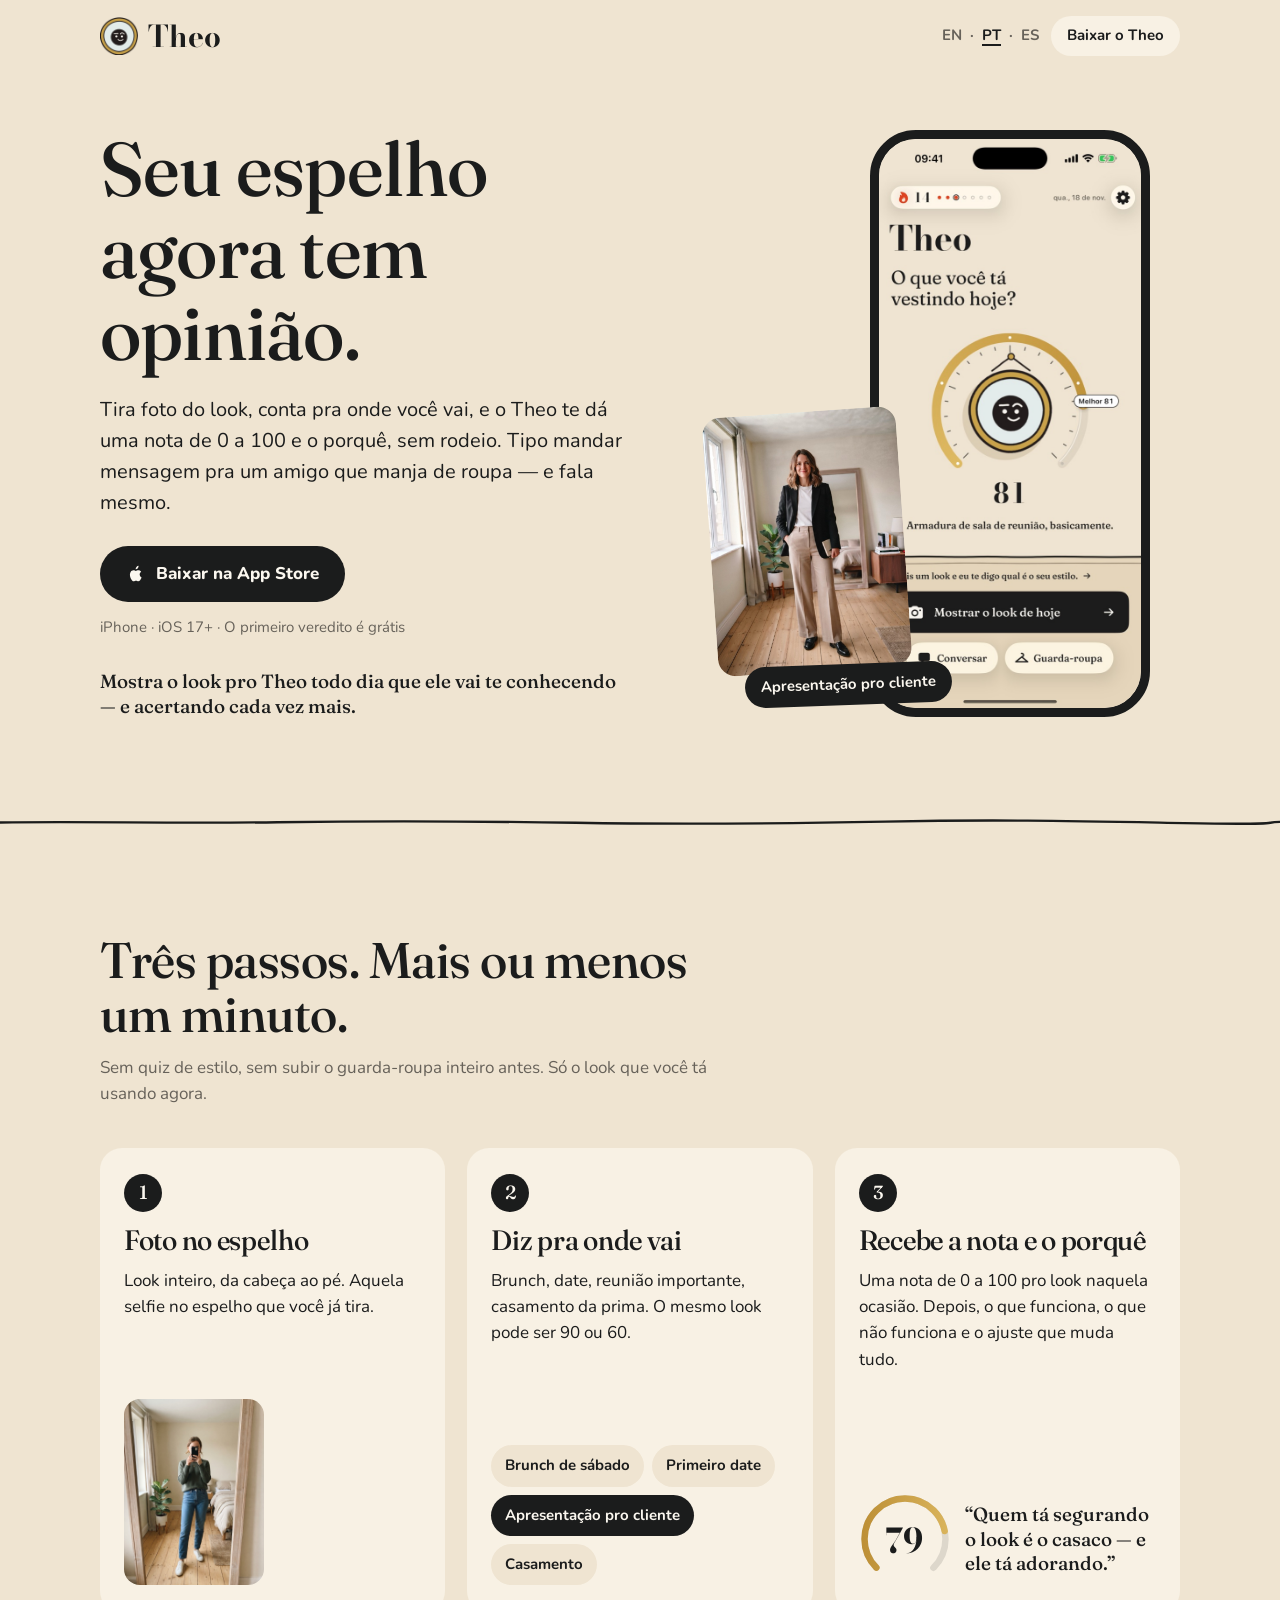
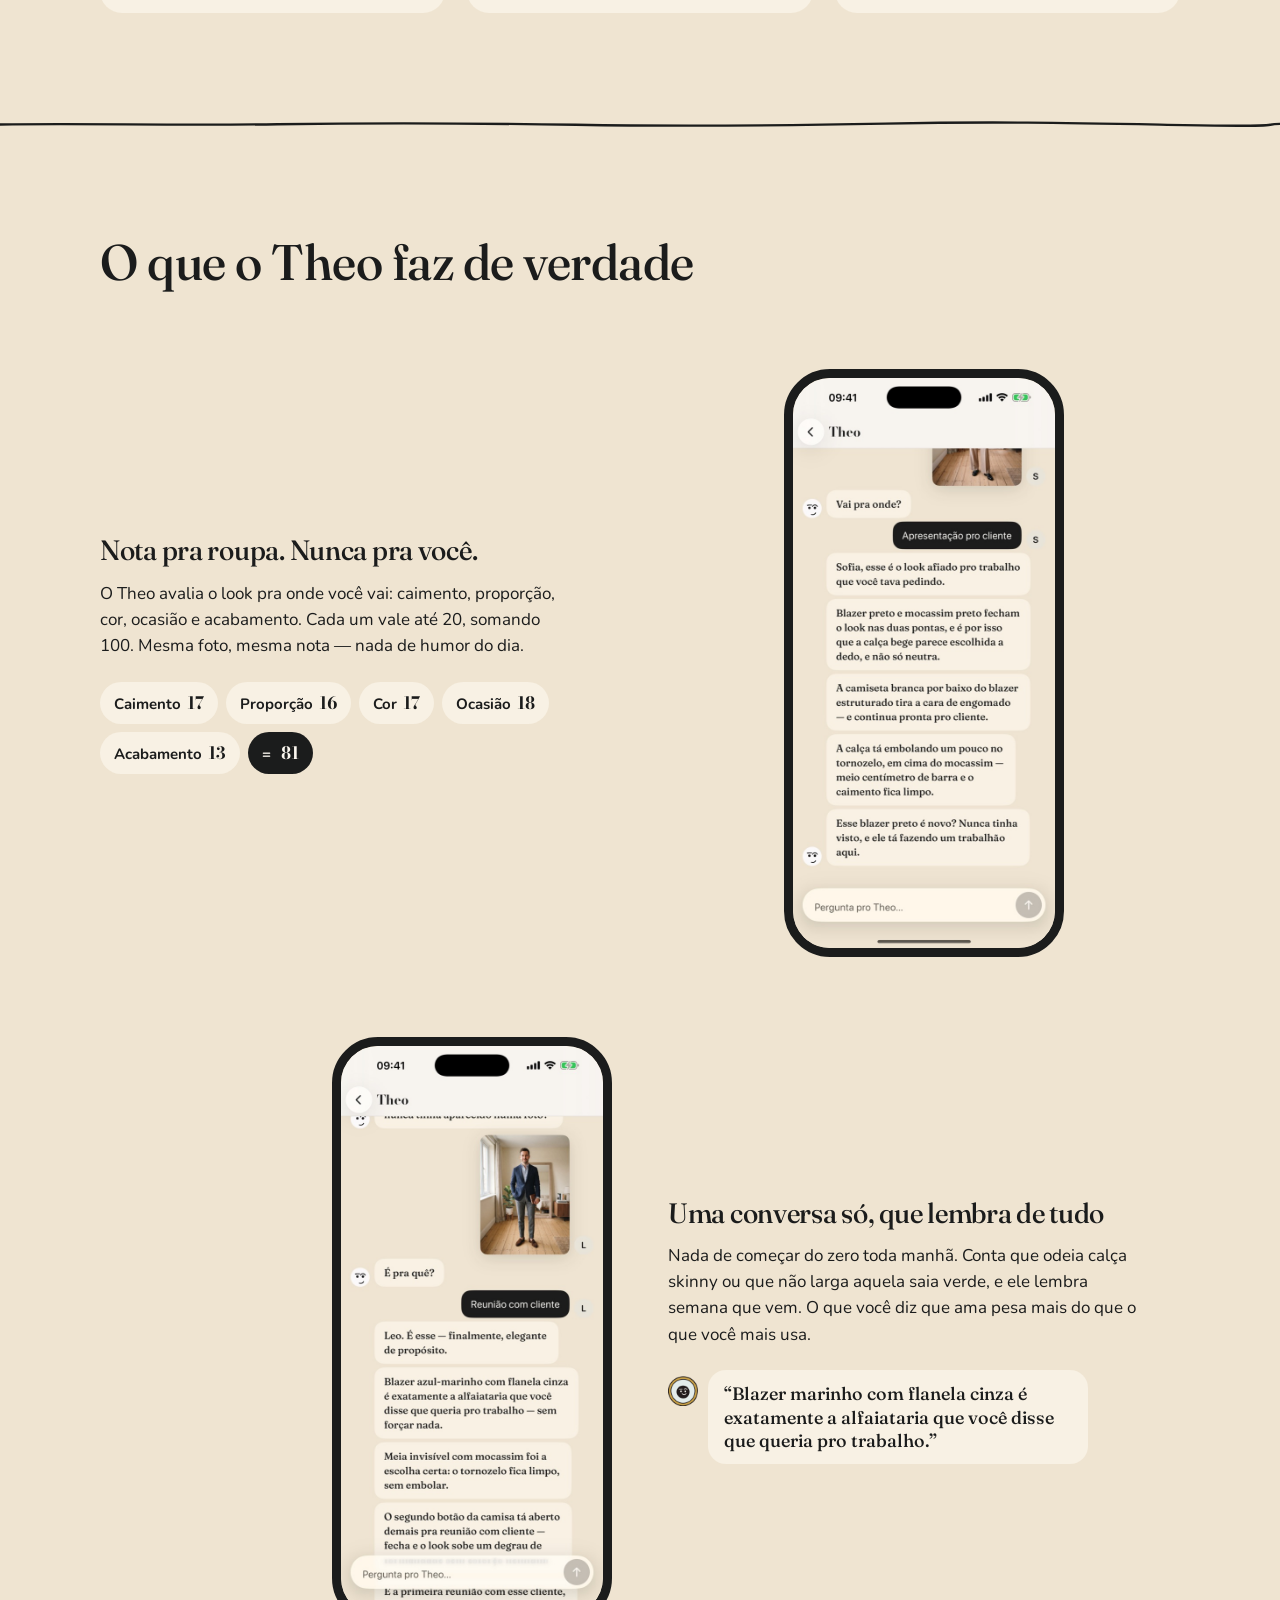
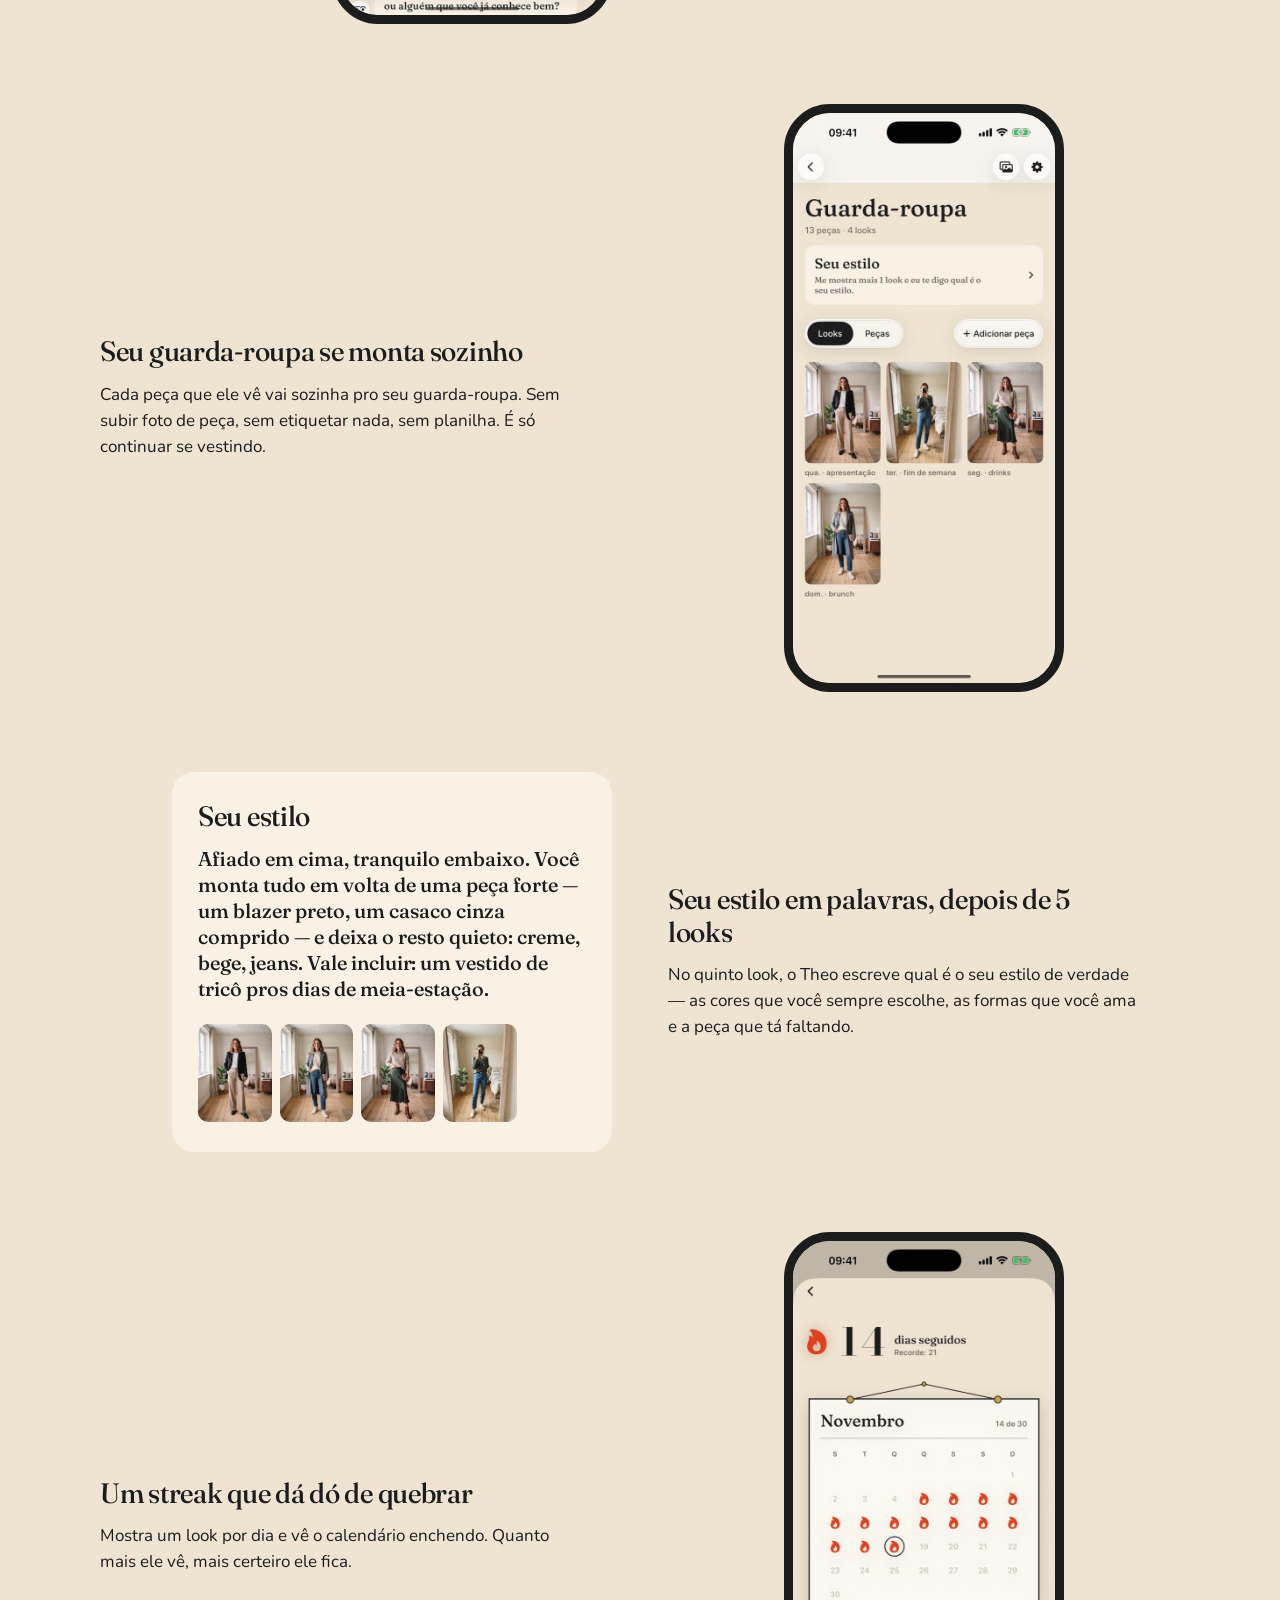
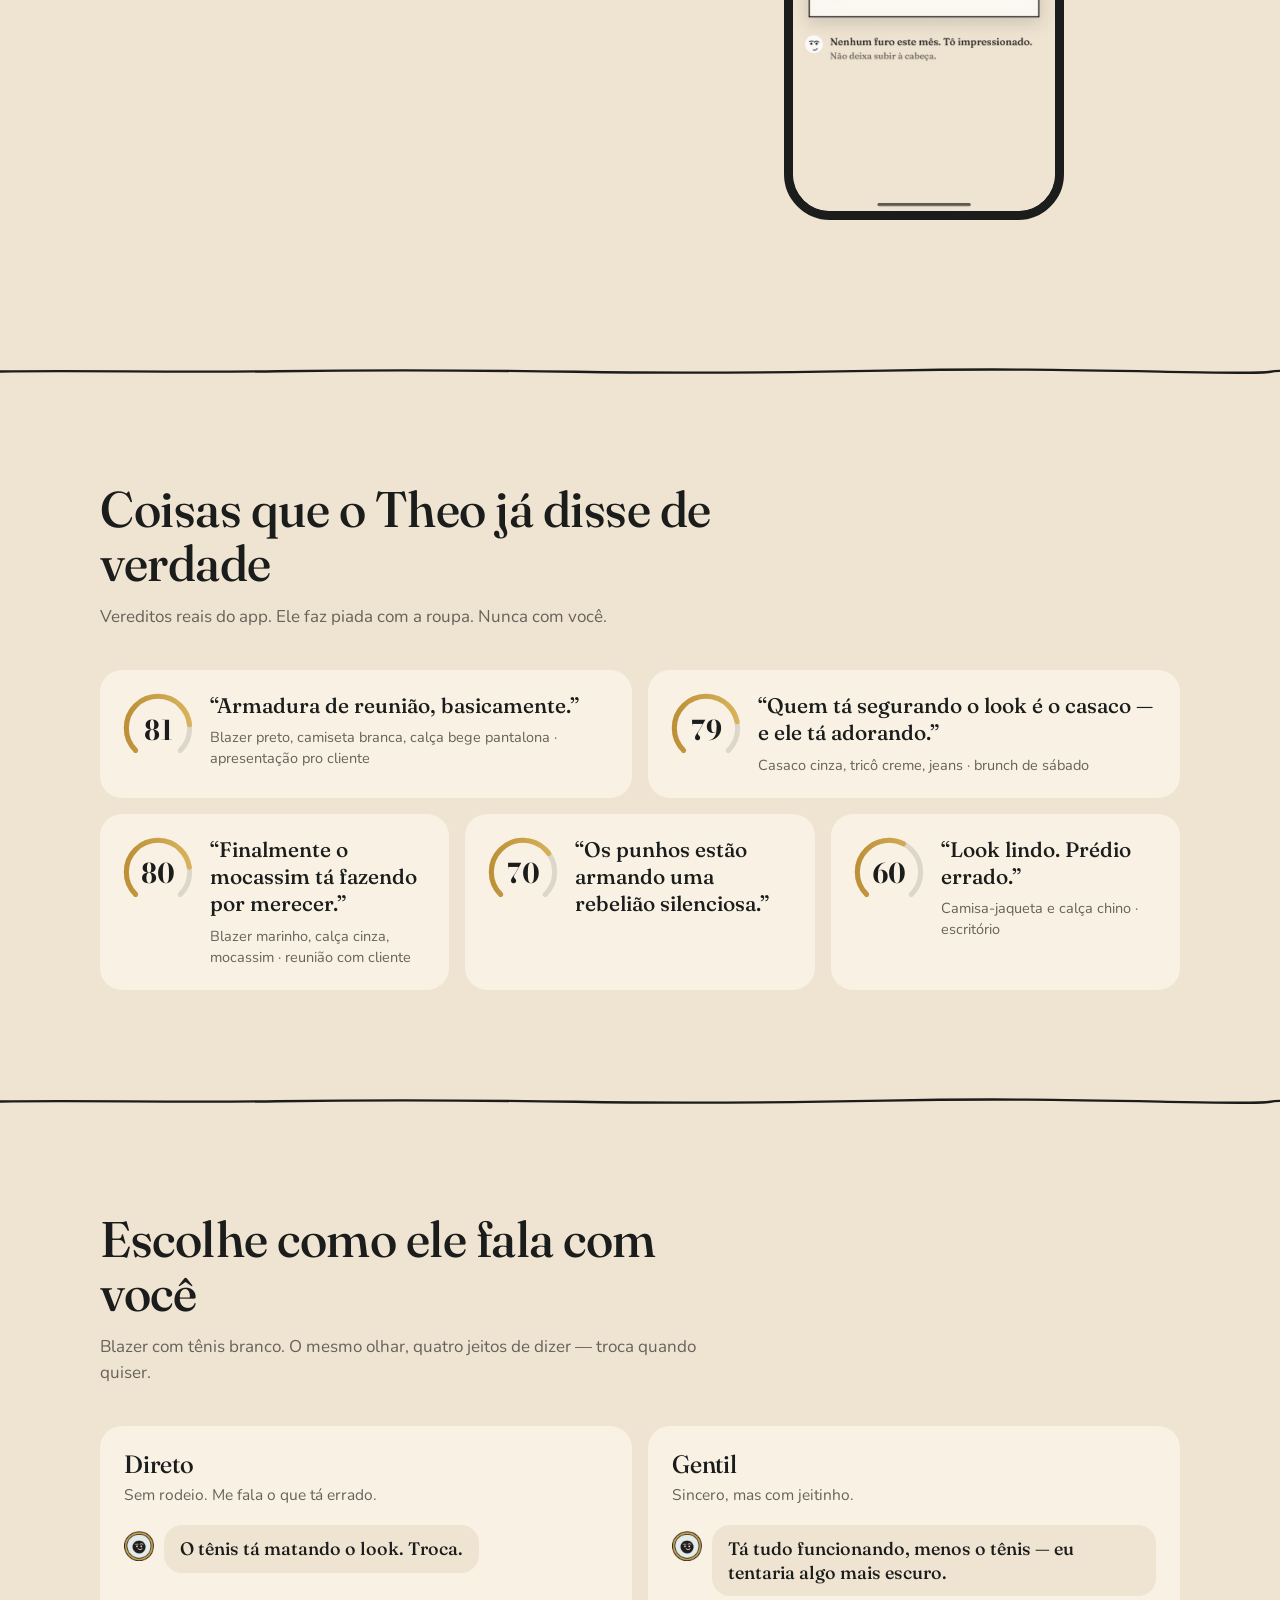
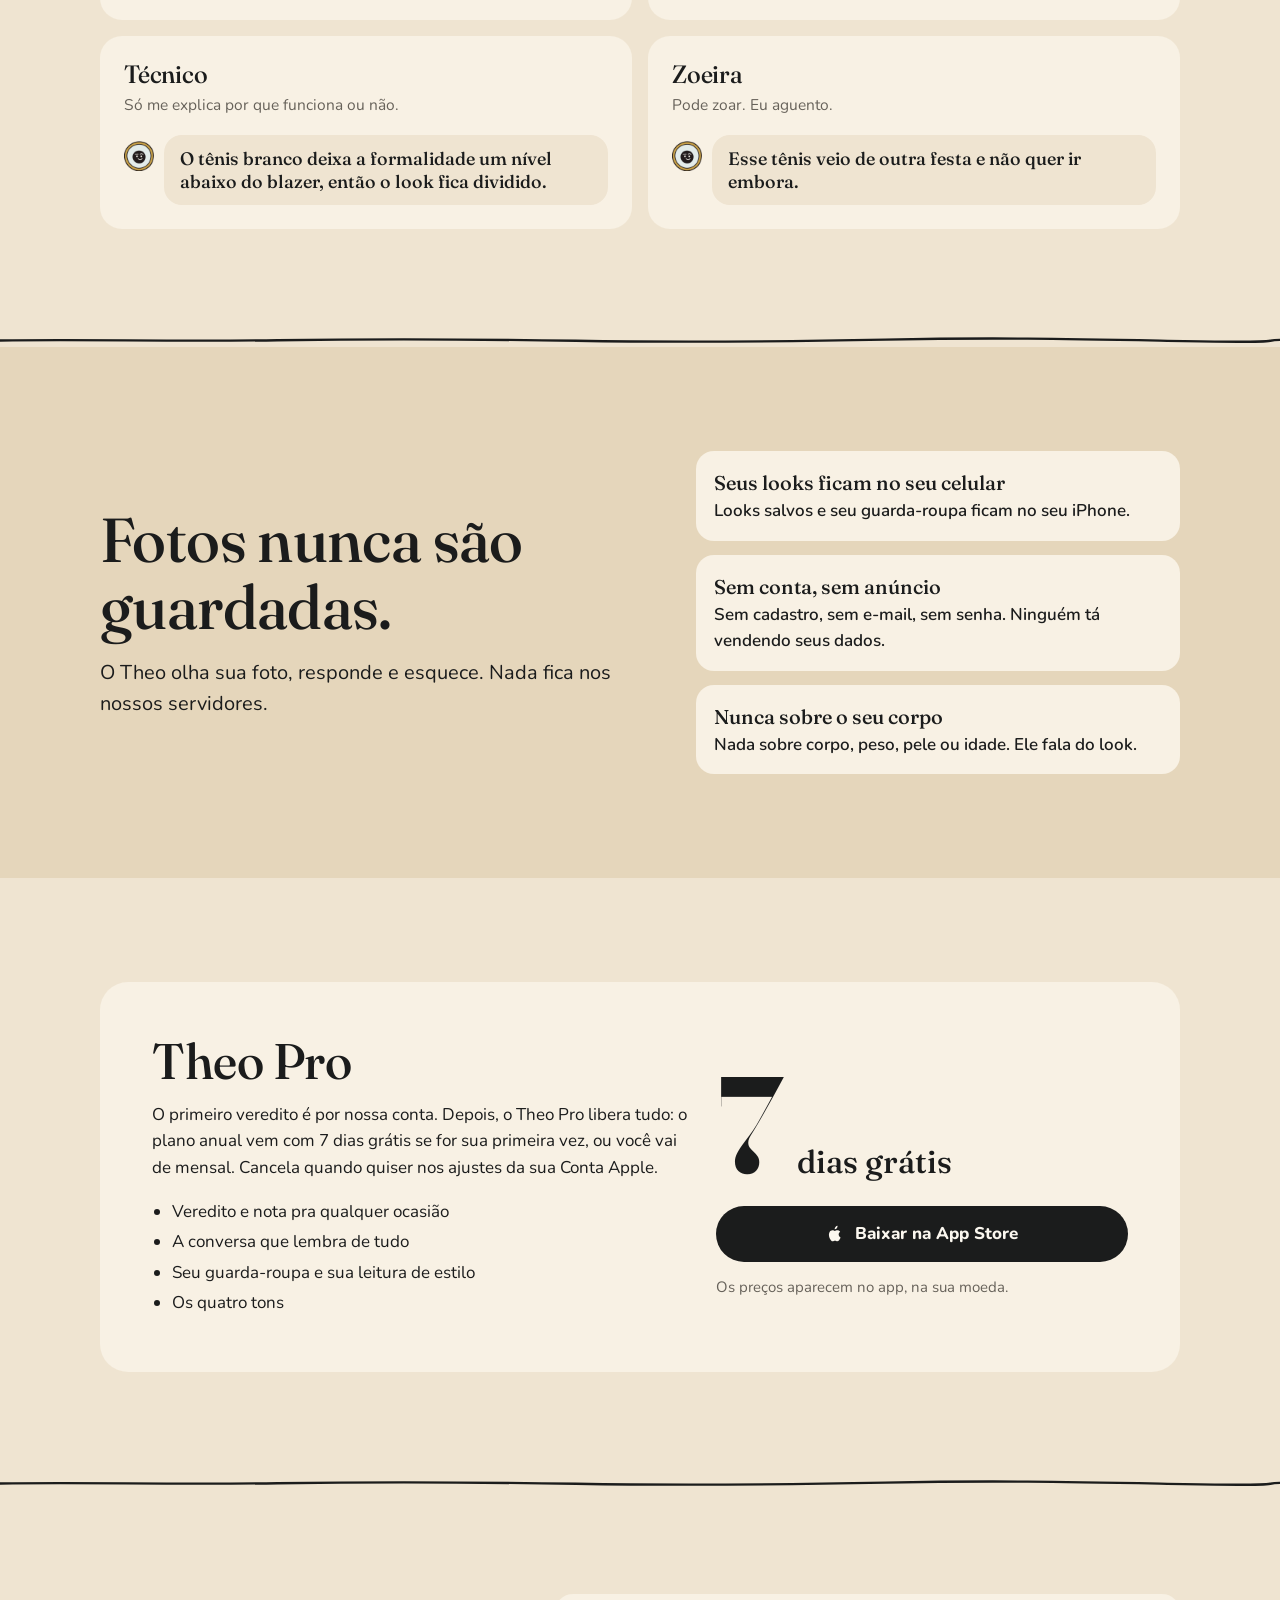
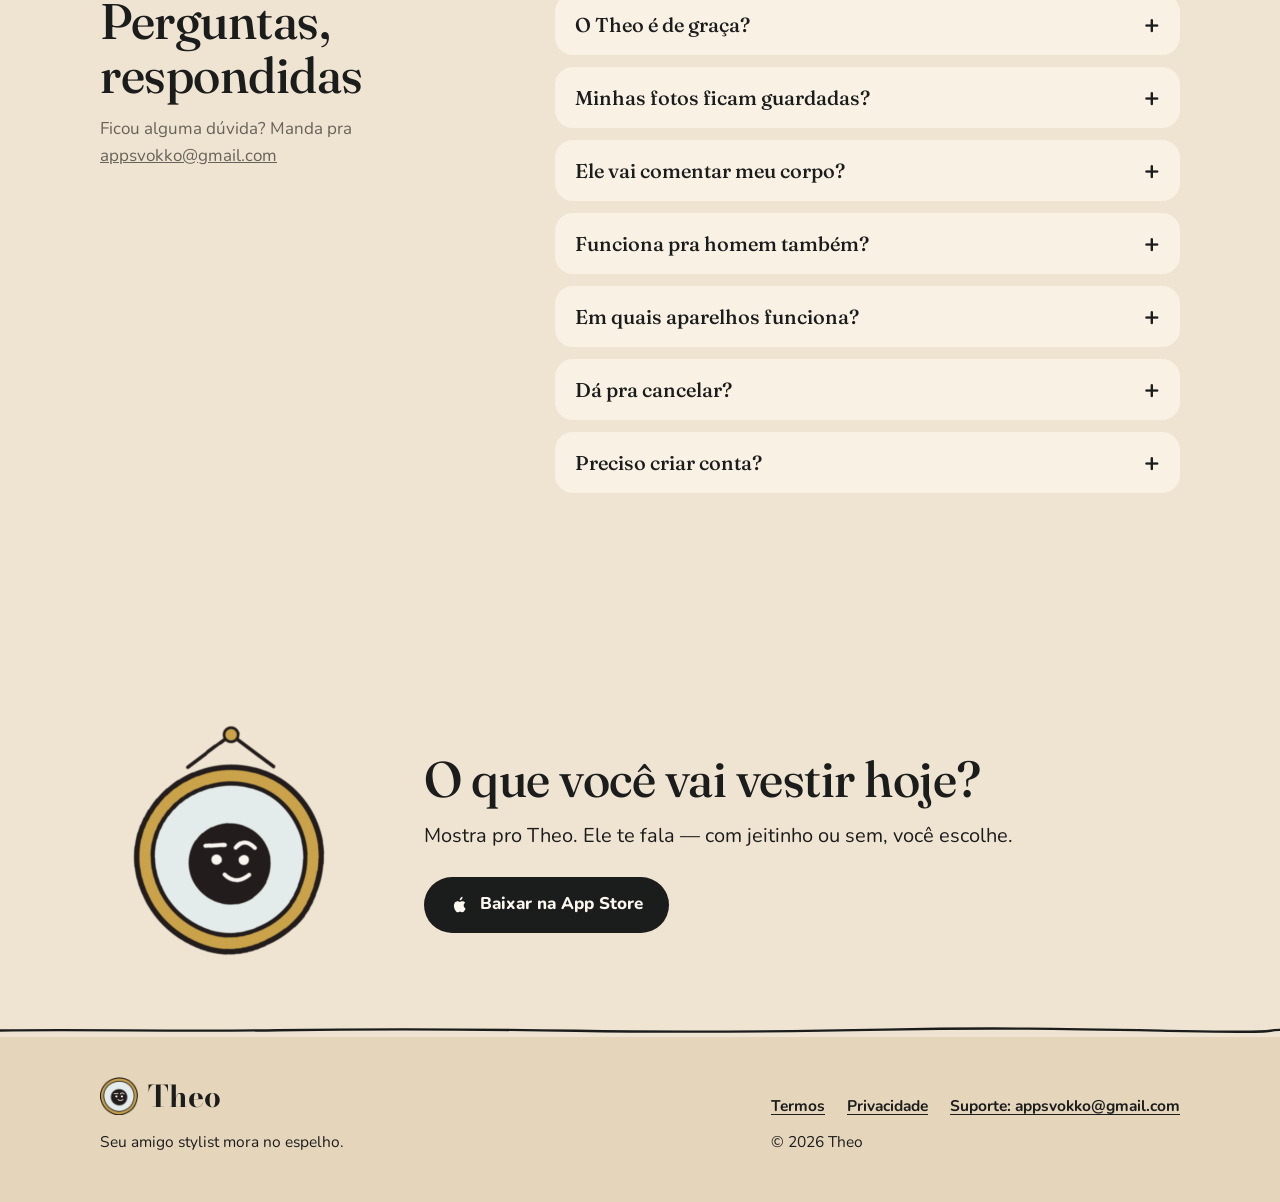
==== commit e7e5e97d: "Site: 4463e34 do repositório do app" ====
--- a/pt/index.html
+++ b/pt/index.html
@@ -66,7 +66,7 @@
           <p class="promise voice">Mostra o look pro Theo todo dia que ele vai te conhecendo — e acertando cada vez mais.</p>
         </div>
         <div class="stage">
-          <div class="phone"><img src="../assets/sofia-home.jpg" alt="Tela inicial do Theo: um medidor dourado em volta do espelho dele marcando 81, “Boardroom armor, basically.”" width="598" height="1300" fetchpriority="high"></div>
+          <div class="phone"><img src="../assets/pt/sofia-home.jpg" alt="Tela inicial do Theo: um medidor dourado em volta do espelho dele marcando 81, “Boardroom armor, basically.”" width="598" height="1300" fetchpriority="high"></div>
           <img class="look" src="../assets/w2.jpg" alt="Uma mulher de blazer preto, camiseta branca e calça bege pantalona, fotografada na frente do espelho" width="612" height="820">
           <span class="occasion">Apresentação pro cliente</span>
         </div>
@@ -118,7 +118,7 @@
             <p>O Theo avalia o look pra onde você vai: caimento, proporção, cor, ocasião e acabamento. Cada um vale até 20, somando 100. Mesma foto, mesma nota — nada de humor do dia.</p>
             <ul class="criteria"><li>Caimento<span>17</span></li><li>Proporção<span>16</span></li><li>Cor<span>17</span></li><li>Ocasião<span>18</span></li><li>Acabamento<span>13</span></li><li class="total">= <span>81</span></li></ul>
           </div>
-          <div class="media"><div class="phone"><img src="../assets/sofia-conversation.jpg" alt="Veredito do Theo na conversa, em inglês: ele diz à Sofia que esse é o look afiado de trabalho que ela pedia, com comentários específicos sobre o blazer, a camiseta e a calça" width="598" height="1300" loading="lazy"></div></div>
+          <div class="media"><div class="phone"><img src="../assets/pt/sofia-conversation.jpg" alt="Veredito do Theo na conversa: ele diz à Sofia que esse é o look afiado de trabalho que ela pedia, com comentários específicos sobre o blazer, a camiseta e a calça" width="598" height="1300" loading="lazy"></div></div>
         </article>
 
         <article class="feature flip">
@@ -127,7 +127,7 @@
             <p>Nada de começar do zero toda manhã. Conta que odeia calça skinny ou que não larga aquela saia verde, e ele lembra semana que vem. O que você diz que ama pesa mais do que o que você mais usa.</p>
             <div class="bubble callout"><img src="../assets/mirror-theo.png" alt="" width="30" height="30" loading="lazy"><p class="voice">“Blazer marinho com flanela cinza é exatamente a alfaiataria que você disse que queria pro trabalho.”</p></div>
           </div>
-          <div class="media"><div class="phone"><img src="../assets/leo-verdict-photo.jpg" alt="Uma conversa em que o Theo nota que o blazer marinho é exatamente a alfaiataria que a pessoa disse que queria pro trabalho" width="598" height="1300" loading="lazy"></div></div>
+          <div class="media"><div class="phone"><img src="../assets/pt/leo-verdict-photo.jpg" alt="Uma conversa em que o Theo nota que o blazer marinho é exatamente a alfaiataria que a pessoa disse que queria pro trabalho" width="598" height="1300" loading="lazy"></div></div>
         </article>
 
         <article class="feature">
@@ -135,7 +135,7 @@
             <h3>Seu guarda-roupa se monta sozinho</h3>
             <p>Cada peça que ele vê vai sozinha pro seu guarda-roupa. Sem subir foto de peça, sem etiquetar nada, sem planilha. É só continuar se vestindo.</p>
           </div>
-          <div class="media"><div class="phone"><img src="../assets/sofia-wardrobe.jpg" alt="A tela de guarda-roupa com quatro looks salvos: cliente, fim de semana, drinks e sábado" width="598" height="1300" loading="lazy"></div></div>
+          <div class="media"><div class="phone"><img src="../assets/pt/sofia-wardrobe.jpg" alt="A tela de guarda-roupa com quatro looks salvos: cliente, fim de semana, drinks e sábado" width="598" height="1300" loading="lazy"></div></div>
         </article>
 
         <article class="feature flip">
@@ -162,7 +162,7 @@
             <h3>Um streak que dá dó de quebrar</h3>
             <p>Mostra um look por dia e vê o calendário enchendo. Quanto mais ele vê, mais certeiro ele fica.</p>
           </div>
-          <div class="media"><div class="phone"><img src="../assets/sofia-streak.jpg" alt="A tela do streak: 14 dias seguidos num calendário de papel de novembro" width="598" height="1300" loading="lazy"></div></div>
+          <div class="media"><div class="phone"><img src="../assets/pt/sofia-streak.jpg" alt="A tela do streak: 14 dias seguidos num calendário de papel de novembro" width="598" height="1300" loading="lazy"></div></div>
         </article>
       </div>
     </section>
